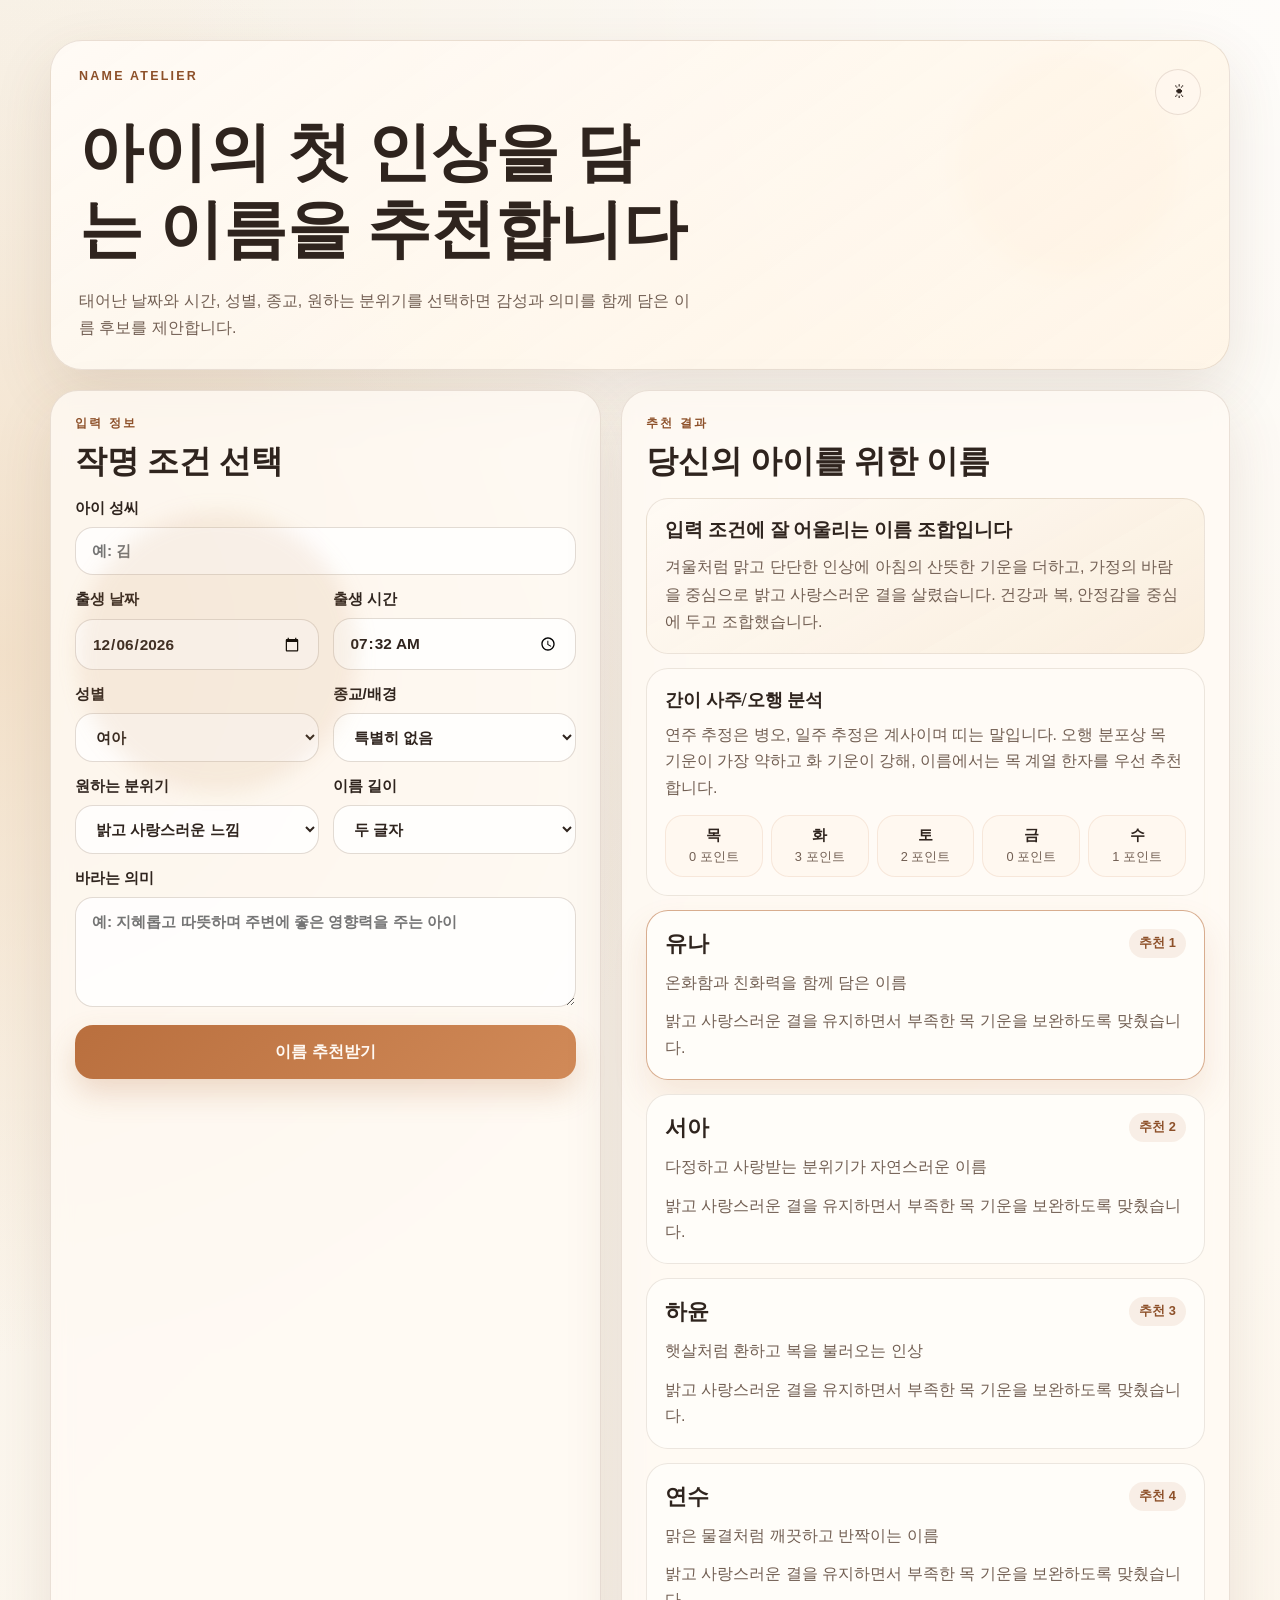
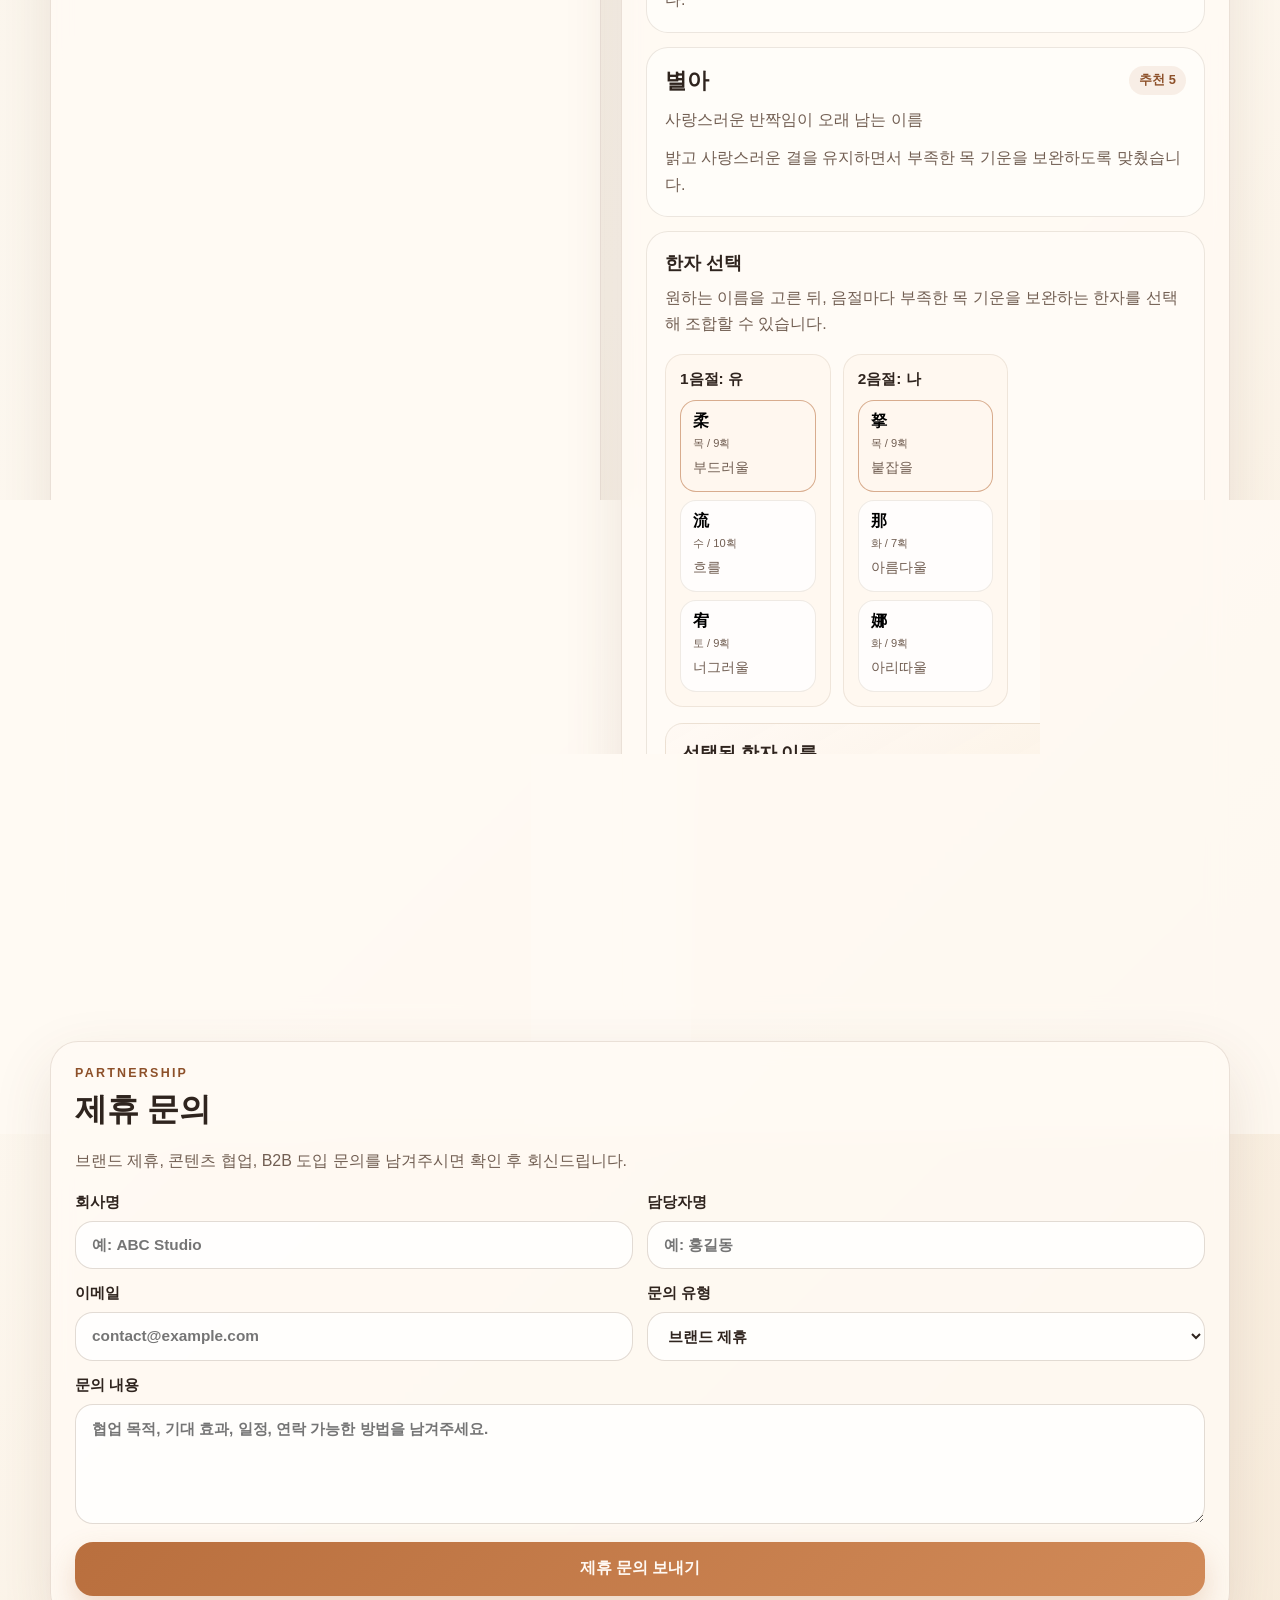
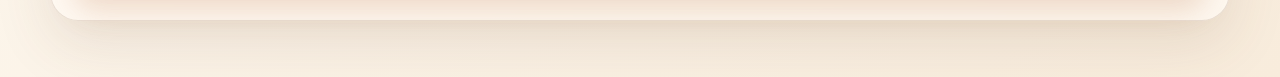
==== index.html @ 51345a1f "Simplify theme toggle button" ====
<!doctype html>
<html lang="ko">
<head>
  <meta charset="UTF-8" />
  <meta name="viewport" content="width=device-width, initial-scale=1.0" />

  <title>아기 작명소</title>
  <link href='/style.css' rel='stylesheet'>
</head>
<body>
  <div class="page-shell">
    <header class="hero">
      <div class="hero-topbar">
        <p class="eyebrow">Name Atelier</p>
        <button
          type="button"
          id="theme-toggle"
          class="theme-toggle"
          aria-pressed="false"
          aria-label="다크 모드로 전환"
        >
          <span class="theme-toggle-icon" aria-hidden="true">☀</span>
        </button>
      </div>
      <h1>아이의 첫 인상을 담는 이름을 추천합니다</h1>
      <p class="hero-copy">
        태어난 날짜와 시간, 성별, 종교, 원하는 분위기를 선택하면
        감성과 의미를 함께 담은 이름 후보를 제안합니다.
      </p>
    </header>

    <main class="layout">
      <section class="panel form-panel">
        <div class="panel-head">
          <p class="section-kicker">입력 정보</p>
          <h2>작명 조건 선택</h2>
        </div>

        <form id="naming-form" class="naming-form">
          <label>
            아이 성씨
            <input id="lastName" name="lastName" type="text" placeholder="예: 김" maxlength="10" />
          </label>

          <div class="field-grid">
            <label>
              출생 날짜
              <input id="birthDate" name="birthDate" type="date" required />
            </label>

            <label>
              출생 시간
              <input id="birthTime" name="birthTime" type="time" required />
            </label>
          </div>

          <div class="field-grid">
            <label>
              성별
              <select id="gender" name="gender">
                <option value="girl">여아</option>
                <option value="boy">남아</option>
                <option value="neutral">성별 중립</option>
              </select>
            </label>

            <label>
              종교/배경
              <select id="religion" name="religion">
                <option value="none">특별히 없음</option>
                <option value="christian">기독교</option>
                <option value="buddhist">불교</option>
                <option value="catholic">천주교</option>
                <option value="traditional">전통/한자 중심</option>
              </select>
            </label>
          </div>

          <div class="field-grid">
            <label>
              원하는 분위기
              <select id="tone" name="tone">
                <option value="bright">밝고 사랑스러운 느낌</option>
                <option value="elegant">단정하고 우아한 느낌</option>
                <option value="modern">세련되고 현대적인 느낌</option>
                <option value="strong">단단하고 힘 있는 느낌</option>
              </select>
            </label>

            <label>
              이름 길이
              <select id="syllables" name="syllables">
                <option value="2">두 글자</option>
                <option value="3">세 글자</option>
              </select>
            </label>
          </div>

          <label>
            바라는 의미
            <textarea id="wish" name="wish" rows="4" placeholder="예: 지혜롭고 따뜻하며 주변에 좋은 영향력을 주는 아이"></textarea>
          </label>

          <button type="submit" class="primary-button">이름 추천받기</button>
        </form>
      </section>

      <section class="panel result-panel">
        <div class="panel-head">
          <p class="section-kicker">추천 결과</p>
          <h2>당신의 아이를 위한 이름</h2>
        </div>

        <div id="summary" class="summary-card"></div>
        <div id="analysis" class="analysis-card"></div>
        <div id="recommendations" class="recommendation-list"></div>
        <section id="hanjaPanel" class="hanja-panel"></section>
      </section>
    </main>

    <section class="panel contact-panel">
      <div class="panel-head">
        <p class="section-kicker">Partnership</p>
        <h2>제휴 문의</h2>
      </div>
      <p class="contact-copy">
        브랜드 제휴, 콘텐츠 협업, B2B 도입 문의를 남겨주시면 확인 후 회신드립니다.
      </p>

      <form
        class="contact-form"
        action="https://formspree.io/f/meelbvlw"
        method="POST"
        accept-charset="UTF-8"
      >
        <input type="hidden" name="_subject" value="아기 작명소 제휴 문의" />

        <div class="field-grid">
          <label>
            회사명
            <input name="company" type="text" placeholder="예: ABC Studio" required />
          </label>

          <label>
            담당자명
            <input name="name" type="text" placeholder="예: 홍길동" required />
          </label>
        </div>

        <div class="field-grid">
          <label>
            이메일
            <input name="email" type="email" placeholder="contact@example.com" required />
          </label>

          <label>
            문의 유형
            <select name="inquiryType" required>
              <option value="brand-partnership">브랜드 제휴</option>
              <option value="content-collaboration">콘텐츠 협업</option>
              <option value="b2b-introduction">B2B 도입</option>
              <option value="other">기타</option>
            </select>
          </label>
        </div>

        <label>
          문의 내용
          <textarea
            name="message"
            rows="5"
            placeholder="협업 목적, 기대 효과, 일정, 연락 가능한 방법을 남겨주세요."
            required
          ></textarea>
        </label>

        <button type="submit" class="primary-button">제휴 문의 보내기</button>
      </form>
    </section>
  </div>
  <script defer type="text/javascript" src="/main.js"></script>
</body>
</html>
---- style.css ----
:root {
  --bg: #f8f2e8;
  --bg-accent: #f1dcc2;
  --surface: rgba(255, 250, 244, 0.8);
  --surface-strong: #fffdf9;
  --ink: #2f241e;
  --muted: #725f53;
  --line: rgba(123, 91, 63, 0.16);
  --brand: #b96f3e;
  --brand-dark: #8d5029;
  --shadow: 0 22px 60px rgba(100, 68, 43, 0.12);
  --hero-surface: linear-gradient(145deg, rgba(255, 251, 246, 0.92), rgba(255, 244, 228, 0.82));
  --summary-surface: linear-gradient(150deg, rgba(255, 250, 244, 0.9), rgba(249, 236, 218, 0.85));
  --panel-fill: rgba(255, 252, 247, 0.85);
  --panel-soft: rgba(255, 248, 239, 0.8);
  --control-fill: rgba(255, 255, 255, 0.78);
  --toggle-fill: rgba(255, 248, 239, 0.88);
  --toggle-line: rgba(123, 91, 63, 0.16);
}

:root[data-theme="dark"] {
  --bg: #16120f;
  --bg-accent: #2e241d;
  --surface: rgba(37, 30, 25, 0.86);
  --surface-strong: #2b221d;
  --ink: #f7eee4;
  --muted: #d0b8a5;
  --line: rgba(228, 194, 164, 0.14);
  --brand: #e6a16d;
  --brand-dark: #ffd7b8;
  --shadow: 0 24px 65px rgba(0, 0, 0, 0.34);
  --hero-surface: linear-gradient(145deg, rgba(50, 39, 32, 0.95), rgba(31, 24, 20, 0.9));
  --summary-surface: linear-gradient(150deg, rgba(52, 41, 34, 0.92), rgba(32, 26, 22, 0.88));
  --panel-fill: rgba(42, 34, 28, 0.92);
  --panel-soft: rgba(51, 41, 34, 0.92);
  --control-fill: rgba(27, 22, 18, 0.88);
  --toggle-fill: rgba(51, 40, 32, 0.92);
  --toggle-line: rgba(228, 194, 164, 0.16);
}

* {
  box-sizing: border-box;
}

body {
  margin: 0;
  min-height: 100vh;
  overflow-x: hidden;
  font-family: "Pretendard", "Noto Sans KR", sans-serif;
  color: var(--ink);
  background:
    radial-gradient(circle at top right, rgba(255, 255, 255, 0.7), transparent 32%),
    radial-gradient(circle at left 20%, rgba(241, 220, 194, 0.8), transparent 24%),
    linear-gradient(135deg, var(--bg), #fef9f1 55%, #f8ecdc);
}

body::before,
body::after {
  content: "";
  position: fixed;
  inset: auto;
  border-radius: 50%;
  pointer-events: none;
  filter: blur(10px);
}

body::before {
  top: 6%;
  right: 8%;
  width: 220px;
  height: 220px;
  background: rgba(245, 204, 160, 0.3);
}

body::after {
  bottom: 12%;
  left: 6%;
  width: 280px;
  height: 280px;
  background: rgba(193, 140, 84, 0.12);
}

:root[data-theme="dark"] body {
  background:
    radial-gradient(circle at top right, rgba(230, 161, 109, 0.12), transparent 32%),
    radial-gradient(circle at left 20%, rgba(93, 69, 53, 0.35), transparent 24%),
    linear-gradient(135deg, #110e0c, #1c1612 55%, #261d18);
}

:root[data-theme="dark"] body::before {
  background: rgba(230, 161, 109, 0.1);
}

:root[data-theme="dark"] body::after {
  background: rgba(132, 96, 71, 0.12);
}

.page-shell {
  width: min(1180px, calc(100% - 32px));
  margin: 0 auto;
  padding: 40px 0 56px;
}

.hero {
  padding: 28px;
  border: 1px solid var(--line);
  border-radius: 32px;
  background: var(--hero-surface);
  box-shadow: var(--shadow);
  animation: rise 0.7s ease-out both;
}

.hero-topbar {
  display: flex;
  align-items: flex-start;
  justify-content: space-between;
  gap: 16px;
}

.eyebrow,
.section-kicker {
  margin: 0 0 10px;
  color: var(--brand-dark);
  font-size: 0.78rem;
  font-weight: 700;
  letter-spacing: 0.18em;
  text-transform: uppercase;
}

.theme-toggle {
  display: inline-flex;
  align-items: center;
  justify-content: center;
  border: 1px solid var(--toggle-line);
  width: 46px;
  height: 46px;
  padding: 0;
  border-radius: 50%;
  background: var(--toggle-fill);
  color: var(--ink);
  font: inherit;
  cursor: pointer;
  transition: transform 0.25s ease, border-color 0.25s ease, background-color 0.25s ease, box-shadow 0.25s ease;
}

.theme-toggle:hover,
.theme-toggle:focus-visible {
  transform: translateY(-1px);
  border-color: rgba(185, 111, 62, 0.38);
  box-shadow: 0 10px 22px rgba(100, 68, 43, 0.12);
}

.theme-toggle-icon {
  display: block;
  font-size: 1.15rem;
  line-height: 1;
}

.hero h1,
.panel-head h2 {
  margin: 0;
  font-family: "Iropke Batang", "Noto Serif KR", serif;
  line-height: 1.2;
}

.hero h1 {
  max-width: 700px;
  font-size: clamp(2rem, 5vw, 4.2rem);
  text-wrap: balance;
}

.hero-copy {
  margin: 18px 0 0;
  max-width: 620px;
  color: var(--muted);
  font-size: 1rem;
  line-height: 1.7;
}

.layout {
  display: grid;
  grid-template-columns: minmax(320px, 0.95fr) minmax(320px, 1.05fr);
  gap: 20px;
  margin-top: 20px;
}

.panel {
  padding: 24px;
  border: 1px solid var(--line);
  border-radius: 28px;
  background: var(--surface);
  backdrop-filter: blur(10px);
  box-shadow: var(--shadow);
}

.form-panel {
  animation: rise 0.9s ease-out both;
}

.result-panel {
  animation: rise 1.1s ease-out both;
}

.contact-panel {
  margin-top: 20px;
  animation: rise 1.25s ease-out both;
}

.contact-copy {
  margin: 0 0 18px;
  max-width: 720px;
  color: var(--muted);
  line-height: 1.7;
}

.contact-form {
  display: grid;
  gap: 14px;
}

.panel-head {
  margin-bottom: 18px;
}

.panel-head h2 {
  font-size: clamp(1.4rem, 3vw, 2rem);
}

.naming-form {
  display: grid;
  gap: 14px;
}

label {
  display: grid;
  gap: 8px;
  font-size: 0.96rem;
  font-weight: 600;
}

.field-grid {
  display: grid;
  grid-template-columns: 1fr 1fr;
  gap: 14px;
}

input,
select,
textarea,
.primary-button {
  width: 100%;
  border-radius: 18px;
  font: inherit;
}

input,
select,
textarea {
  padding: 14px 16px;
  border: 1px solid rgba(123, 91, 63, 0.22);
  background: var(--control-fill);
  color: var(--ink);
  outline: none;
  transition: border-color 0.25s ease, transform 0.25s ease, box-shadow 0.25s ease;
}

input:focus,
select:focus,
textarea:focus {
  border-color: rgba(185, 111, 62, 0.7);
  box-shadow: 0 0 0 4px rgba(185, 111, 62, 0.12);
  transform: translateY(-1px);
}

textarea {
  resize: vertical;
  min-height: 110px;
}

.primary-button {
  min-height: 54px;
  margin-top: 4px;
  padding: 15px 18px;
  border: 0;
  background: linear-gradient(135deg, var(--brand), #d18a58);
  color: #fff9f3;
  font-weight: 700;
  cursor: pointer;
  box-shadow: 0 14px 30px rgba(185, 111, 62, 0.24);
  transition: transform 0.25s ease, box-shadow 0.25s ease;
}

.primary-button:hover,
.primary-button:focus-visible {
  transform: translateY(-2px);
  box-shadow: 0 18px 34px rgba(185, 111, 62, 0.32);
}

.summary-card {
  min-height: 136px;
  padding: 18px;
  border-radius: 22px;
  background: var(--summary-surface);
  border: 1px solid rgba(123, 91, 63, 0.14);
}

.summary-card h3 {
  margin: 0 0 10px;
  font-family: "Iropke Batang", "Noto Serif KR", serif;
  font-size: 1.2rem;
}

.summary-card p {
  margin: 0;
  color: var(--muted);
  line-height: 1.7;
}

.recommendation-list {
  display: grid;
  gap: 14px;
  margin-top: 14px;
}

.name-card {
  cursor: pointer;
  padding: 18px;
  border-radius: 22px;
  background: var(--surface-strong);
  border: 1px solid rgba(123, 91, 63, 0.14);
  transform: translateY(16px);
  opacity: 0;
  animation: card-in 0.55s ease forwards;
  transition: border-color 0.25s ease, transform 0.25s ease, box-shadow 0.25s ease;
}

.name-card:nth-child(2) {
  animation-delay: 0.08s;
}

.name-card:nth-child(3) {
  animation-delay: 0.16s;
}

.name-row {
  display: flex;
  align-items: center;
  justify-content: space-between;
  gap: 12px;
  flex-wrap: wrap;
}

.name-row h3 {
  margin: 0;
  font-size: 1.35rem;
  font-family: "Iropke Batang", "Noto Serif KR", serif;
}

.badge {
  display: inline-flex;
  align-items: center;
  flex-shrink: 0;
  border-radius: 999px;
  padding: 6px 10px;
  background: rgba(185, 111, 62, 0.1);
  color: var(--brand-dark);
  font-size: 0.8rem;
  font-weight: 700;
}

.name-card p {
  margin: 12px 0 0;
  color: var(--muted);
  line-height: 1.65;
}

.name-card:hover,
.name-card:focus-visible {
  transform: translateY(-2px);
  border-color: rgba(185, 111, 62, 0.32);
  box-shadow: 0 16px 30px rgba(100, 68, 43, 0.1);
}

.name-card.is-selected {
  border-color: rgba(185, 111, 62, 0.56);
  box-shadow: 0 18px 34px rgba(185, 111, 62, 0.14);
}

.analysis-card,
.hanja-panel {
  margin-top: 14px;
  padding: 18px;
  border-radius: 22px;
  border: 1px solid rgba(123, 91, 63, 0.14);
  background: var(--panel-fill);
}

.analysis-card h3,
.hanja-head h3,
.hanja-preview h3 {
  margin: 0;
  font-family: "Iropke Batang", "Noto Serif KR", serif;
  font-size: 1.15rem;
}

.analysis-card p,
.hanja-head p,
.hanja-preview p,
.hanja-option p {
  margin: 10px 0 0;
  color: var(--muted);
  line-height: 1.65;
}

.element-meter {
  display: grid;
  grid-template-columns: repeat(5, minmax(0, 1fr));
  gap: 8px;
  margin-top: 14px;
}

.element-pill {
  padding: 10px 8px;
  border-radius: 18px;
  background: var(--panel-soft);
  border: 1px solid rgba(185, 111, 62, 0.12);
  text-align: center;
}

.element-pill strong {
  display: block;
  font-size: 0.92rem;
}

.element-pill span {
  display: block;
  margin-top: 4px;
  font-size: 0.8rem;
  color: var(--muted);
}

.hanja-panel {
  display: grid;
  gap: 16px;
}

.hanja-grid {
  display: grid;
  grid-template-columns: repeat(3, minmax(0, 1fr));
  gap: 12px;
}

.hanja-column {
  padding: 14px;
  border-radius: 18px;
  background: var(--panel-soft);
  border: 1px solid rgba(123, 91, 63, 0.12);
}

.hanja-column h4 {
  margin: 0 0 10px;
  font-size: 0.96rem;
}

.hanja-options {
  display: grid;
  gap: 8px;
}

.hanja-option {
  width: 100%;
  min-height: 92px;
  padding: 10px 12px;
  text-align: left;
  border-radius: 16px;
  border: 1px solid rgba(123, 91, 63, 0.12);
  background: var(--control-fill);
  cursor: pointer;
  transition: border-color 0.25s ease, transform 0.25s ease;
}

.hanja-option strong {
  display: block;
  font-size: 1rem;
}

.hanja-option small {
  display: block;
  margin-top: 4px;
  color: var(--muted);
}

.hanja-option p {
  margin-top: 6px;
  font-size: 0.86rem;
}

.hanja-option:hover,
.hanja-option:focus-visible {
  transform: translateY(-1px);
  border-color: rgba(185, 111, 62, 0.3);
}

.hanja-option.is-active {
  border-color: rgba(185, 111, 62, 0.55);
  background: var(--toggle-fill);
}

.hanja-preview {
  padding: 16px;
  border-radius: 18px;
  background: var(--summary-surface);
  border: 1px solid rgba(123, 91, 63, 0.12);
}

.hanja-preview-name {
  margin-top: 10px;
  font-size: clamp(1.6rem, 3vw, 2.2rem);
  font-family: "Iropke Batang", "Noto Serif KR", serif;
}

.hanja-detail-list {
  display: grid;
  gap: 8px;
  margin-top: 12px;
}

.hanja-detail {
  padding: 10px 12px;
  border-radius: 14px;
  background: var(--control-fill);
}

@keyframes rise {
  from {
    opacity: 0;
    transform: translateY(18px);
  }
  to {
    opacity: 1;
    transform: translateY(0);
  }
}

@keyframes card-in {
  to {
    opacity: 1;
    transform: translateY(0);
  }
}

@media (max-width: 900px) {
  .page-shell {
    width: min(100% - 24px, 100%);
    padding: 28px 0 44px;
  }

  .hero {
    padding: 24px;
  }

  .hero h1 {
    font-size: clamp(1.85rem, 7vw, 3.1rem);
  }

  .layout {
    grid-template-columns: 1fr;
    gap: 16px;
  }

  .hanja-grid,
  .element-meter {
    grid-template-columns: 1fr;
  }

  .contact-panel {
    margin-top: 16px;
  }
}

@media (max-width: 640px) {
  .page-shell {
    width: min(100% - 16px, 100%);
    padding: 16px 0 32px;
  }

  .hero,
  .panel {
    padding: 18px;
    border-radius: 22px;
  }

  .hero {
    padding-top: 16px;
  }

  .eyebrow,
  .section-kicker {
    margin-bottom: 8px;
    letter-spacing: 0.14em;
  }

  .hero h1 {
    font-size: clamp(1.7rem, 8vw, 2.4rem);
    line-height: 1.18;
  }

  .hero-copy,
  .contact-copy,
  .summary-card p,
  .analysis-card p,
  .hanja-head p,
  .hanja-preview p,
  .name-card p {
    font-size: 0.95rem;
    line-height: 1.6;
  }

  .field-grid {
    grid-template-columns: 1fr;
    gap: 12px;
  }

  .panel-head {
    margin-bottom: 14px;
  }

  .panel-head h2 {
    font-size: 1.35rem;
  }

  .naming-form,
  .contact-form {
    gap: 12px;
  }

  label {
    gap: 6px;
    font-size: 0.92rem;
  }

  input,
  select,
  textarea {
    padding: 13px 14px;
    border-radius: 16px;
  }

  .primary-button {
    min-height: 52px;
    padding: 14px 16px;
    border-radius: 16px;
  }

  .hero-topbar {
    align-items: stretch;
    flex-direction: column;
    gap: 10px;
  }

  .theme-toggle {
    width: 48px;
    min-height: 48px;
  }

  .summary-card,
  .analysis-card,
  .hanja-panel,
  .name-card,
  .hanja-column,
  .hanja-preview {
    padding: 16px;
    border-radius: 18px;
  }

  .name-row {
    align-items: flex-start;
    flex-direction: column;
    gap: 8px;
  }

  .name-row h3 {
    font-size: 1.18rem;
  }

  .badge {
    padding: 5px 9px;
    font-size: 0.76rem;
  }

  .element-pill {
    padding: 12px 10px;
  }

  .hanja-panel {
    gap: 12px;
  }

  .hanja-option {
    min-height: 84px;
    padding: 11px 12px;
  }

  .hanja-option strong {
    font-size: 0.96rem;
  }

  .hanja-option p {
    font-size: 0.82rem;
    line-height: 1.5;
  }

  .hanja-preview-name {
    font-size: clamp(1.35rem, 7vw, 1.8rem);
    word-break: keep-all;
  }
}

@media (max-width: 420px) {
  .page-shell {
    width: min(100% - 12px, 100%);
    padding-bottom: 24px;
  }

  .hero,
  .panel {
    padding: 14px;
    border-radius: 18px;
  }

  .hero h1 {
    font-size: clamp(1.5rem, 9vw, 2rem);
  }

  .hero-copy,
  .contact-copy {
    margin-top: 14px;
    font-size: 0.9rem;
  }

  .theme-toggle,
  .primary-button {
    font-size: 0.95rem;
  }

  .summary-card,
  .analysis-card,
  .hanja-panel,
  .name-card,
  .hanja-column,
  .hanja-preview,
  .hanja-detail {
    padding: 14px;
    border-radius: 16px;
  }

  .name-row h3,
  .summary-card h3,
  .analysis-card h3,
  .hanja-head h3,
  .hanja-preview h3 {
    font-size: 1.02rem;
  }

  .hanja-column h4 {
    font-size: 0.9rem;
  }
}
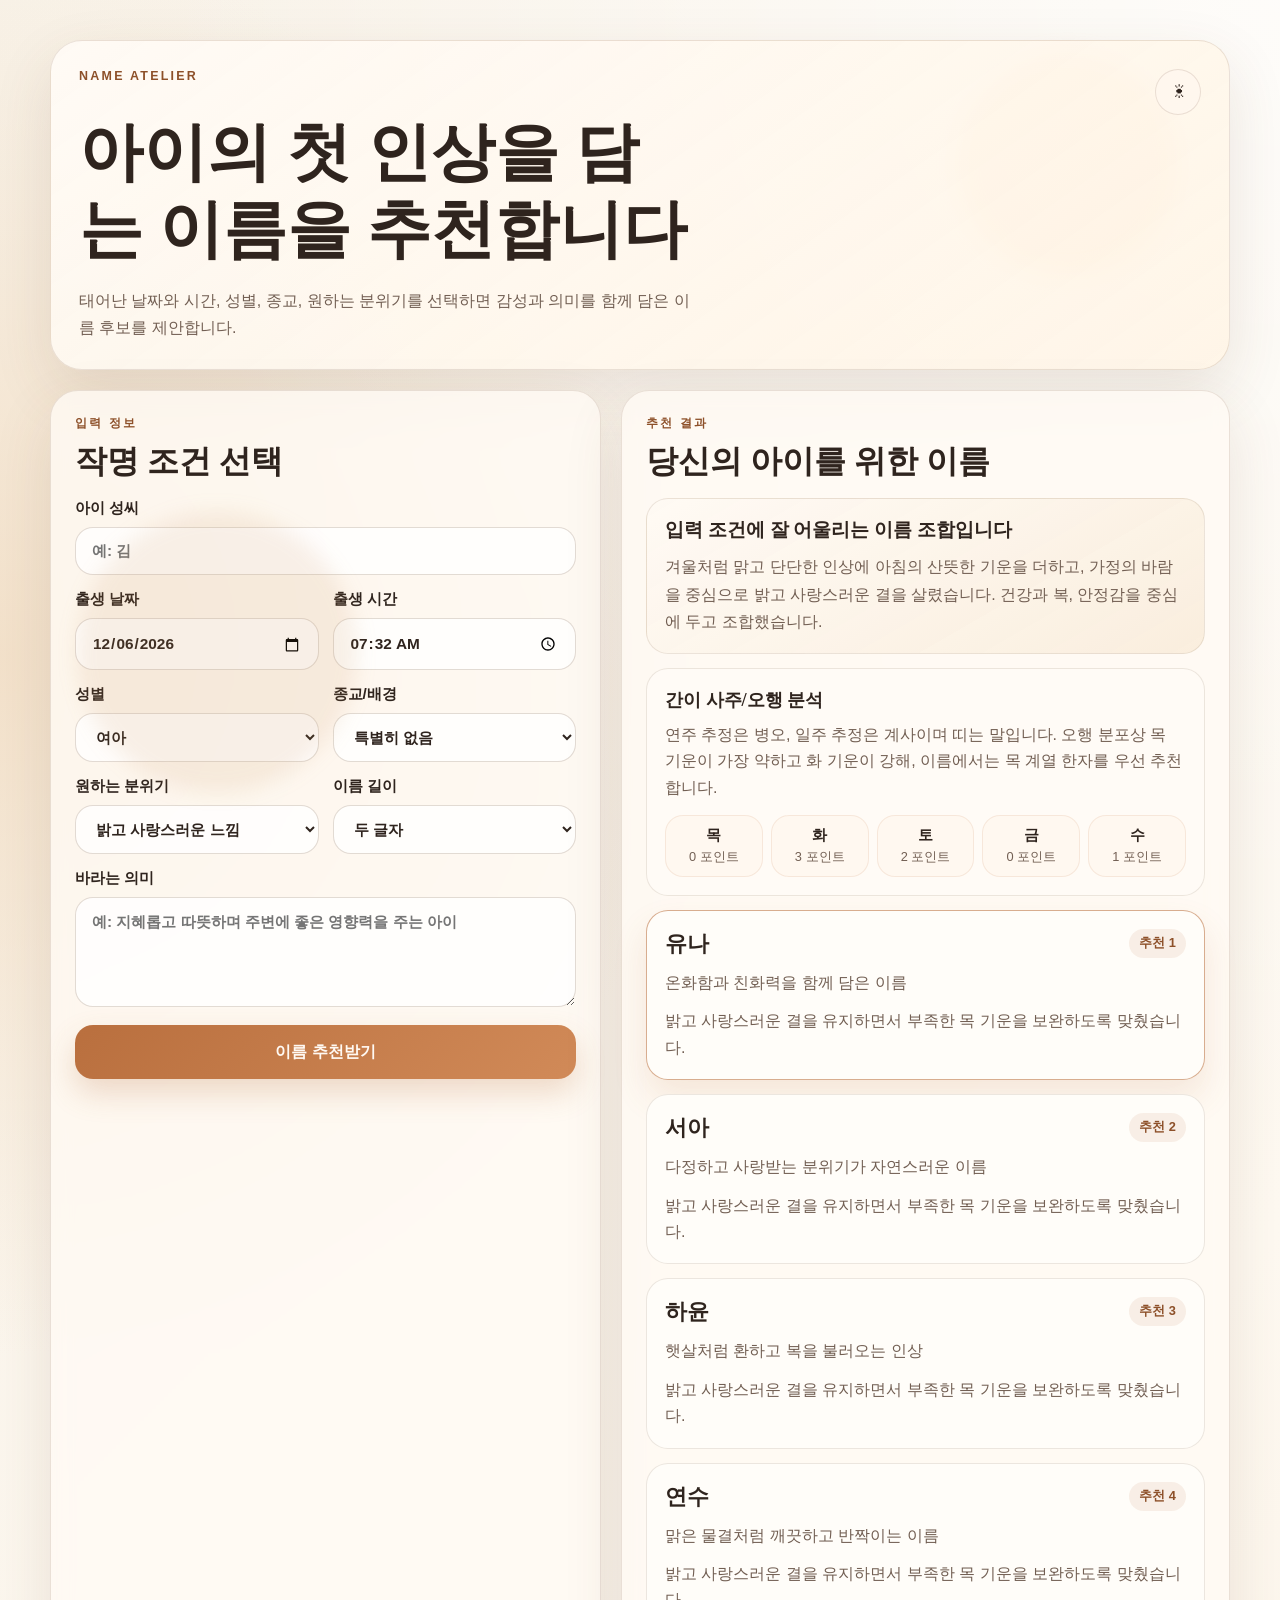
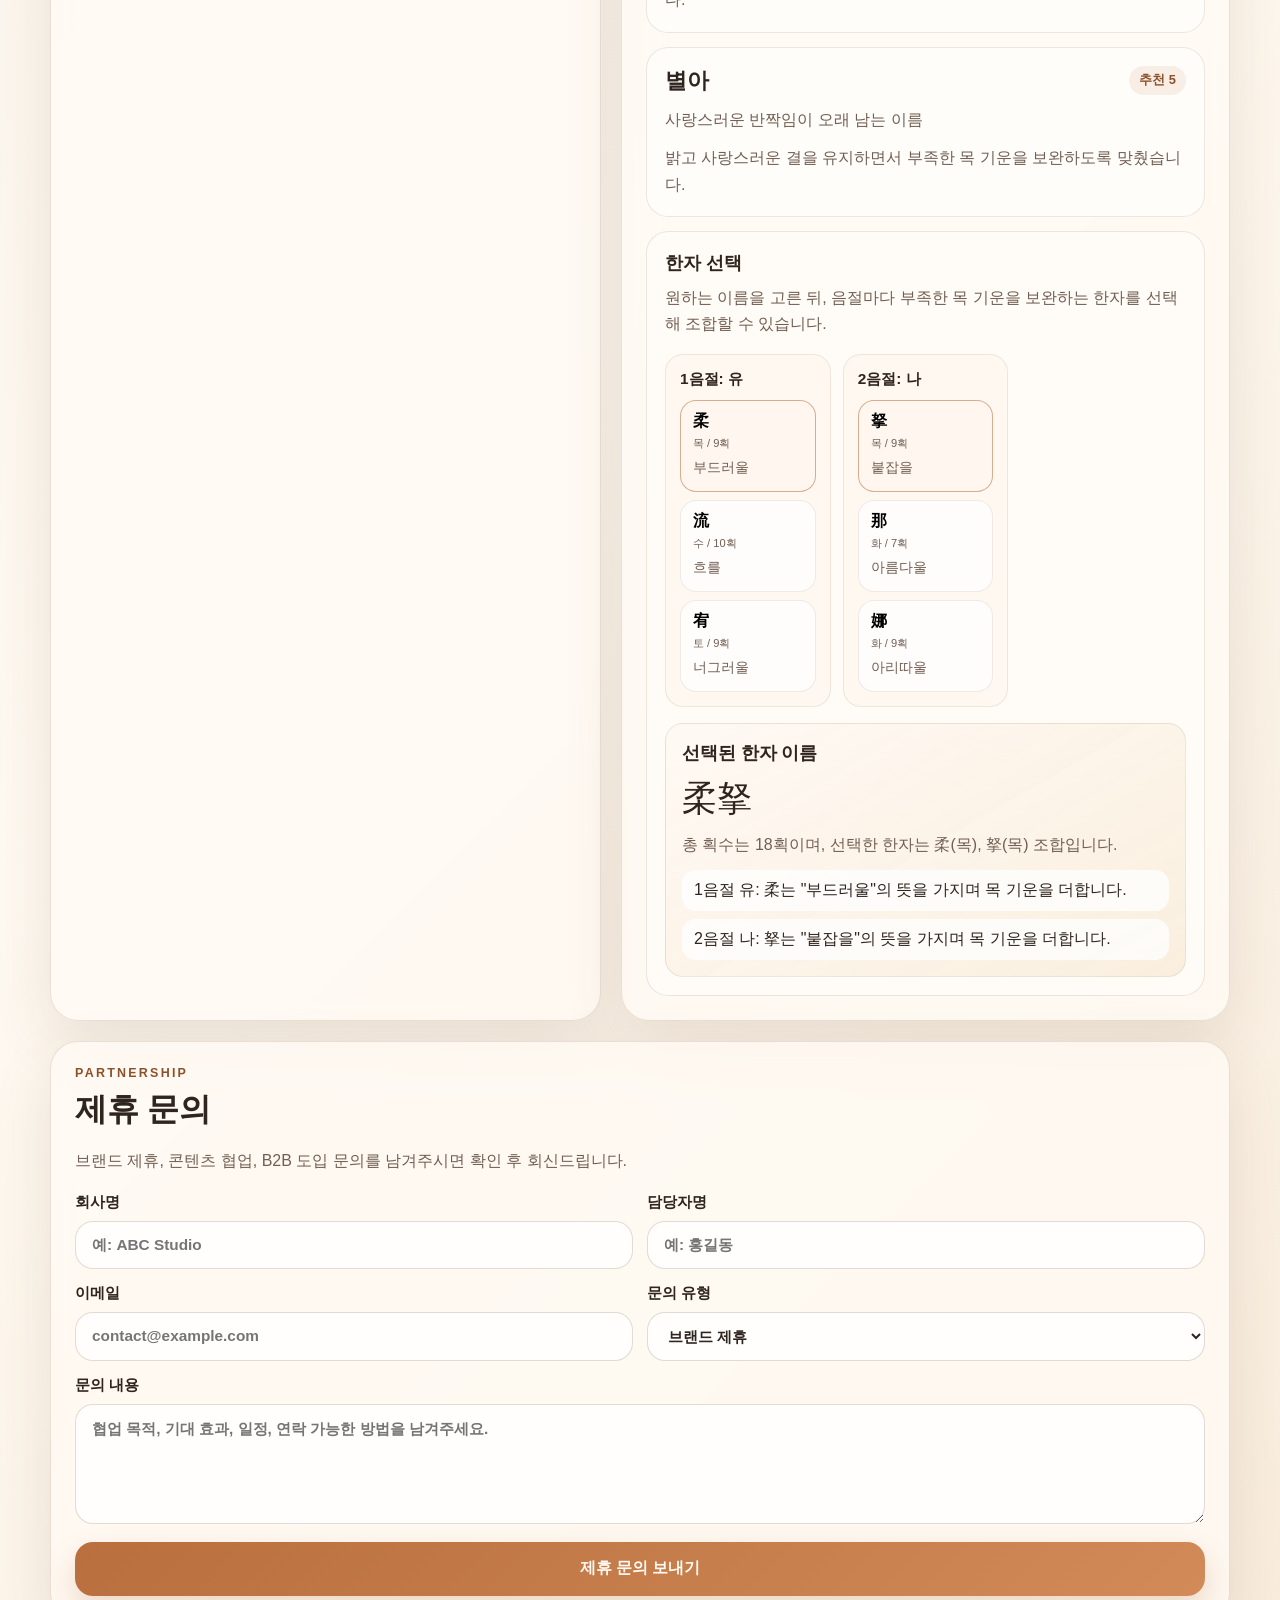
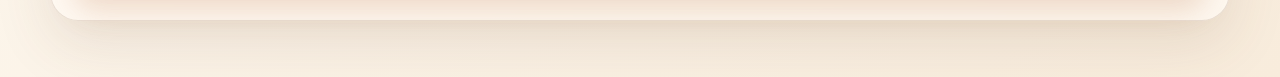
==== commit 722eeae1: "Optimize mobile date inputs" ====
--- a/index.html
+++ b/index.html
@@ -42,7 +42,7 @@
             <input id="lastName" name="lastName" type="text" placeholder="예: 김" maxlength="10" />
           </label>
 
-          <div class="field-grid">
+          <div class="field-grid birth-grid">
             <label>
               출생 날짜
               <input id="birthDate" name="birthDate" type="date" required />
--- a/style.css
+++ b/style.css
@@ -249,6 +249,7 @@
 textarea,
 .primary-button {
   width: 100%;
+  min-width: 0;
   border-radius: 18px;
   font: inherit;
 }
@@ -262,6 +263,12 @@
   color: var(--ink);
   outline: none;
   transition: border-color 0.25s ease, transform 0.25s ease, box-shadow 0.25s ease;
+}
+
+input[type="date"],
+input[type="time"] {
+  min-height: 52px;
+  line-height: 1.2;
 }
 
 input:focus,
@@ -621,6 +628,10 @@
     gap: 12px;
   }
 
+  .birth-grid {
+    gap: 10px;
+  }
+
   .panel-head {
     margin-bottom: 14px;
   }
@@ -646,6 +657,12 @@
     border-radius: 16px;
   }
 
+  #birthDate,
+  #birthTime {
+    min-height: 54px;
+    font-size: 16px;
+  }
+
   .primary-button {
     min-height: 52px;
     padding: 14px 16px;
@@ -653,12 +670,13 @@
   }
 
   .hero-topbar {
-    align-items: stretch;
-    flex-direction: column;
-    gap: 10px;
+    align-items: center;
+    flex-direction: row;
+    gap: 12px;
   }
 
   .theme-toggle {
+    margin-left: auto;
     width: 48px;
     min-height: 48px;
   }
@@ -732,10 +750,37 @@
     font-size: clamp(1.5rem, 9vw, 2rem);
   }
 
+  .hero-topbar {
+    gap: 10px;
+  }
+
   .hero-copy,
   .contact-copy {
     margin-top: 14px;
     font-size: 0.9rem;
+  }
+
+  .birth-grid {
+    gap: 8px;
+  }
+
+  .birth-grid label {
+    gap: 5px;
+    font-size: 0.88rem;
+  }
+
+  #birthDate,
+  #birthTime {
+    padding: 12px;
+    border-radius: 14px;
+    min-height: 52px;
+    font-size: 16px;
+    letter-spacing: -0.01em;
+  }
+
+  #birthDate::-webkit-date-and-time-value,
+  #birthTime::-webkit-date-and-time-value {
+    text-align: left;
   }
 
   .theme-toggle,
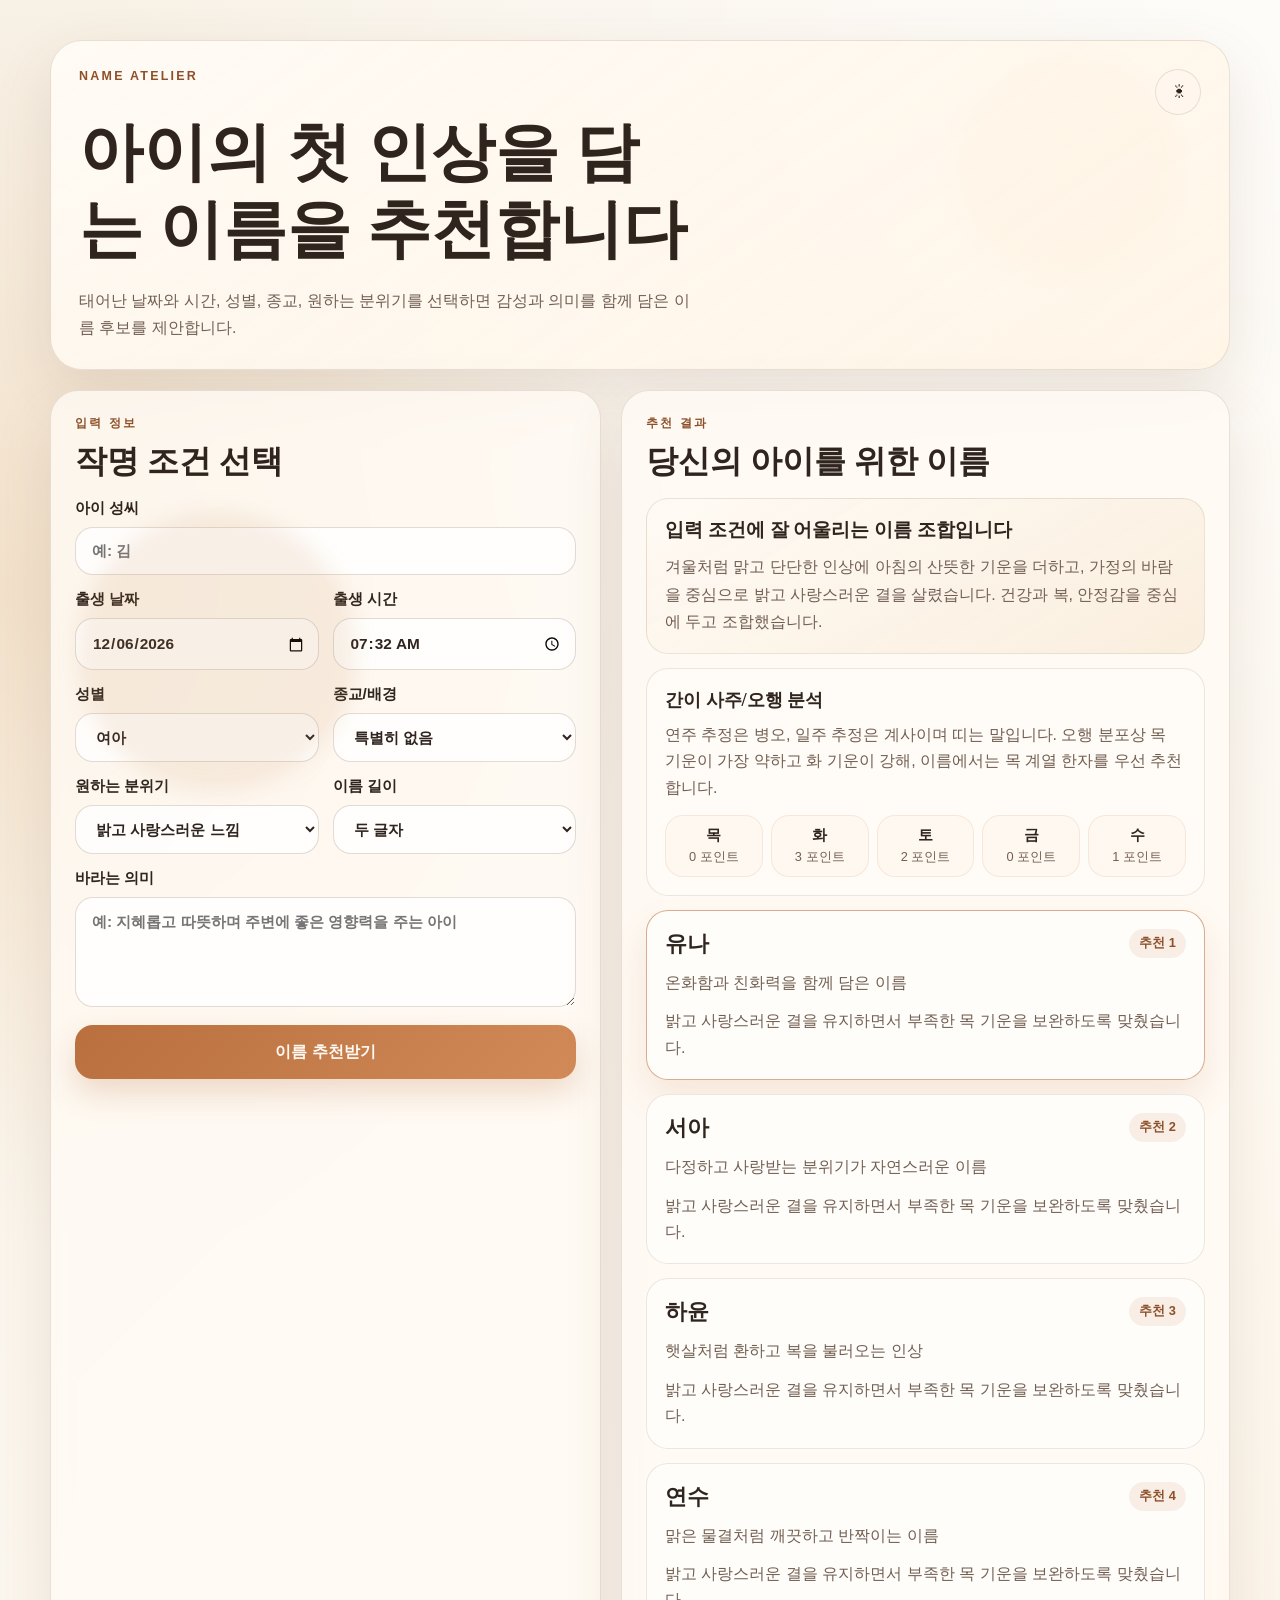
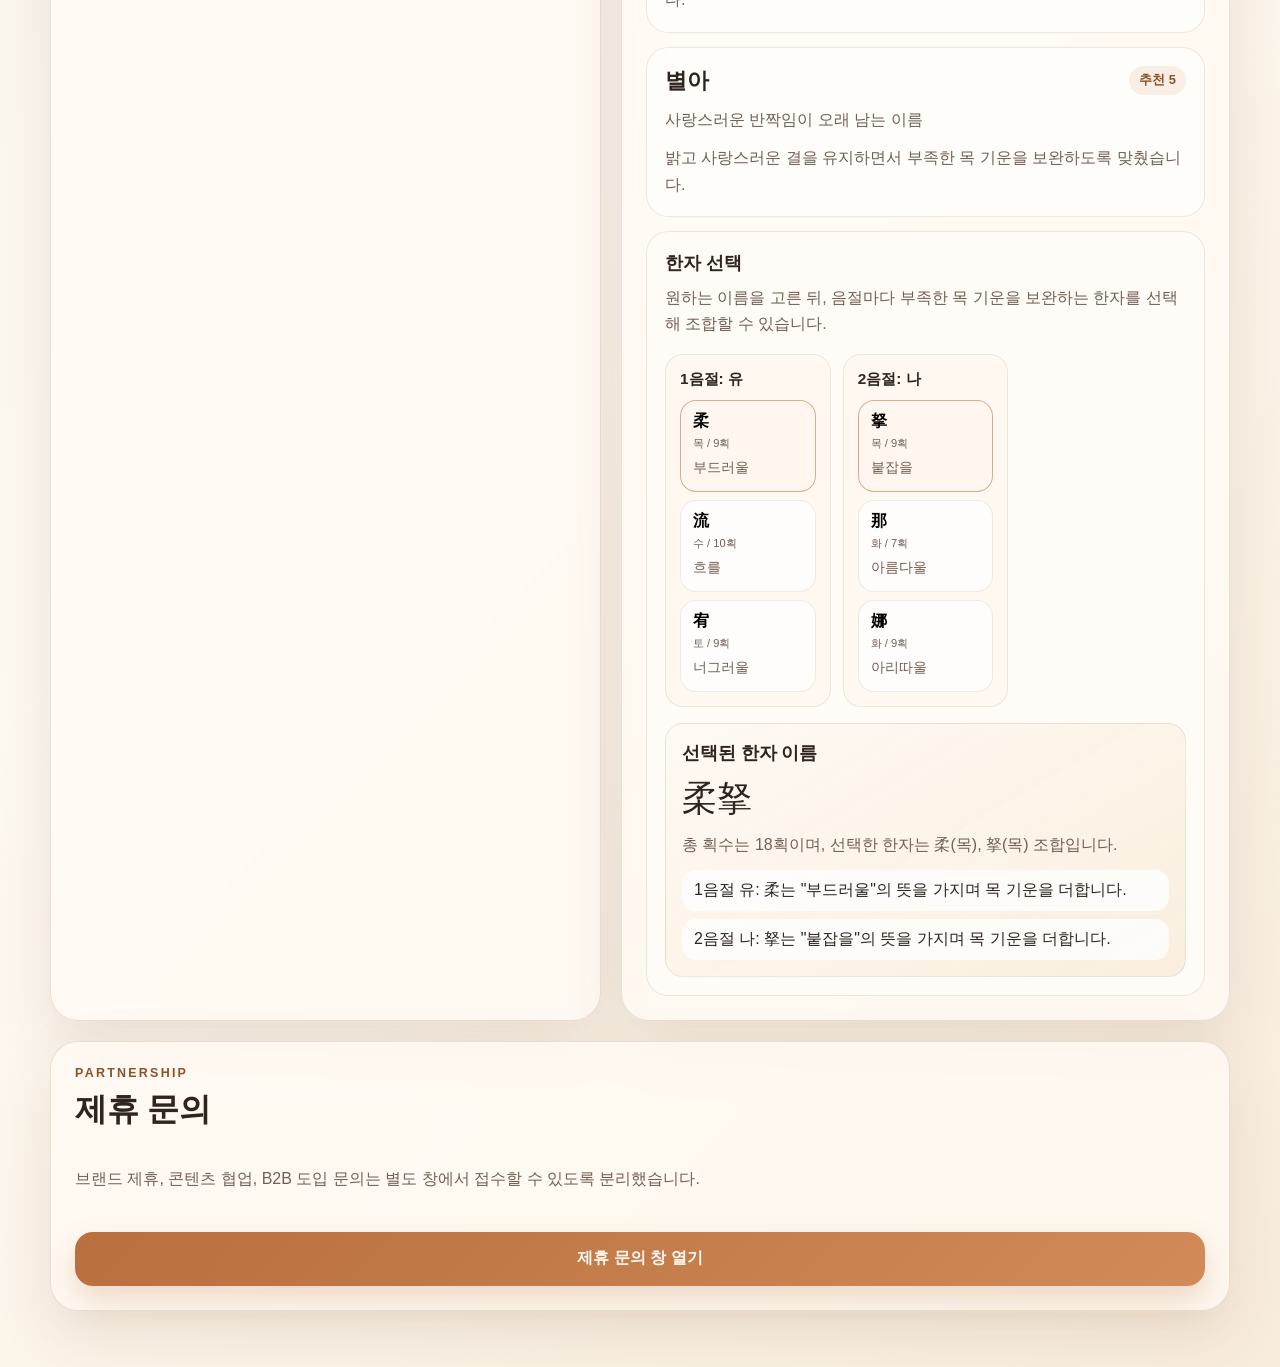
==== commit 64368606: "Separate partnership inquiry popup" ====
--- a/index.html
+++ b/index.html
@@ -118,64 +118,17 @@
       </section>
     </main>
 
-    <section class="panel contact-panel">
+    <section class="panel contact-panel contact-panel-compact">
       <div class="panel-head">
         <p class="section-kicker">Partnership</p>
         <h2>제휴 문의</h2>
       </div>
       <p class="contact-copy">
-        브랜드 제휴, 콘텐츠 협업, B2B 도입 문의를 남겨주시면 확인 후 회신드립니다.
+        브랜드 제휴, 콘텐츠 협업, B2B 도입 문의는 별도 창에서 접수할 수 있도록 분리했습니다.
       </p>
-
-      <form
-        class="contact-form"
-        action="https://formspree.io/f/meelbvlw"
-        method="POST"
-        accept-charset="UTF-8"
-      >
-        <input type="hidden" name="_subject" value="아기 작명소 제휴 문의" />
-
-        <div class="field-grid">
-          <label>
-            회사명
-            <input name="company" type="text" placeholder="예: ABC Studio" required />
-          </label>
-
-          <label>
-            담당자명
-            <input name="name" type="text" placeholder="예: 홍길동" required />
-          </label>
-        </div>
-
-        <div class="field-grid">
-          <label>
-            이메일
-            <input name="email" type="email" placeholder="contact@example.com" required />
-          </label>
-
-          <label>
-            문의 유형
-            <select name="inquiryType" required>
-              <option value="brand-partnership">브랜드 제휴</option>
-              <option value="content-collaboration">콘텐츠 협업</option>
-              <option value="b2b-introduction">B2B 도입</option>
-              <option value="other">기타</option>
-            </select>
-          </label>
-        </div>
-
-        <label>
-          문의 내용
-          <textarea
-            name="message"
-            rows="5"
-            placeholder="협업 목적, 기대 효과, 일정, 연락 가능한 방법을 남겨주세요."
-            required
-          ></textarea>
-        </label>
-
-        <button type="submit" class="primary-button">제휴 문의 보내기</button>
-      </form>
+      <button type="button" id="partnership-trigger" class="primary-button contact-launch">
+        제휴 문의 창 열기
+      </button>
     </section>
   </div>
   <script defer type="text/javascript" src="/main.js"></script>
--- a/style.css
+++ b/style.css
@@ -206,6 +206,11 @@
   animation: rise 1.25s ease-out both;
 }
 
+.contact-panel-compact {
+  display: grid;
+  gap: 18px;
+}
+
 .contact-copy {
   margin: 0 0 18px;
   max-width: 720px;
@@ -213,9 +218,40 @@
   line-height: 1.7;
 }
 
+.contact-launch {
+  width: fit-content;
+  min-width: 220px;
+  margin-top: 0;
+  padding-inline: 24px;
+}
+
 .contact-form {
   display: grid;
   gap: 14px;
+}
+
+.partnership-page .page-shell {
+  padding-top: 24px;
+}
+
+.popup-shell {
+  width: min(760px, calc(100% - 24px));
+}
+
+.popup-panel {
+  animation: rise 0.45s ease-out both;
+}
+
+.popup-topbar {
+  display: flex;
+  align-items: flex-start;
+  justify-content: space-between;
+  gap: 16px;
+  margin-bottom: 18px;
+}
+
+.popup-topbar .panel-head {
+  margin-bottom: 0;
 }
 
 .panel-head {
@@ -267,8 +303,30 @@
 
 input[type="date"],
 input[type="time"] {
+  width: 100%;
+  max-width: 100%;
   min-height: 52px;
+  padding-right: 12px;
   line-height: 1.2;
+  appearance: none;
+  -webkit-appearance: none;
+}
+
+input[type="date"]::-webkit-datetime-edit,
+input[type="time"]::-webkit-datetime-edit {
+  padding: 0;
+}
+
+input[type="date"]::-webkit-date-and-time-value,
+input[type="time"]::-webkit-date-and-time-value {
+  min-width: 0;
+  margin: 0;
+  text-align: left;
+}
+
+input[type="date"]::-webkit-calendar-picker-indicator,
+input[type="time"]::-webkit-calendar-picker-indicator {
+  margin: 0;
 }
 
 input:focus,
@@ -583,6 +641,10 @@
   .contact-panel {
     margin-top: 16px;
   }
+
+  .popup-shell {
+    width: min(100% - 20px, 100%);
+  }
 }
 
 @media (max-width: 640px) {
@@ -632,6 +694,11 @@
     gap: 10px;
   }
 
+  .birth-grid > label {
+    min-width: 0;
+    overflow: hidden;
+  }
+
   .panel-head {
     margin-bottom: 14px;
   }
@@ -643,6 +710,11 @@
   .naming-form,
   .contact-form {
     gap: 12px;
+  }
+
+  .contact-launch {
+    width: 100%;
+    min-width: 0;
   }
 
   label {
@@ -661,6 +733,7 @@
   #birthTime {
     min-height: 54px;
     font-size: 16px;
+    padding-right: 10px;
   }
 
   .primary-button {
@@ -679,6 +752,10 @@
     margin-left: auto;
     width: 48px;
     min-height: 48px;
+  }
+
+  .popup-topbar {
+    align-items: center;
   }
 
   .summary-card,
@@ -754,6 +831,10 @@
     gap: 10px;
   }
 
+  .popup-topbar {
+    gap: 10px;
+  }
+
   .hero-copy,
   .contact-copy {
     margin-top: 14px;
@@ -774,13 +855,29 @@
     padding: 12px;
     border-radius: 14px;
     min-height: 52px;
+    width: 100%;
+    max-width: 100%;
     font-size: 16px;
+    line-height: 1.1;
     letter-spacing: -0.01em;
+  }
+
+  #birthDate::-webkit-datetime-edit,
+  #birthTime::-webkit-datetime-edit {
+    display: flex;
+    align-items: center;
+    min-width: 0;
+    padding: 0;
   }
 
   #birthDate::-webkit-date-and-time-value,
   #birthTime::-webkit-date-and-time-value {
+    display: inline-block;
+    max-width: 100%;
     text-align: left;
+    overflow: hidden;
+    text-overflow: ellipsis;
+    white-space: nowrap;
   }
 
   .theme-toggle,
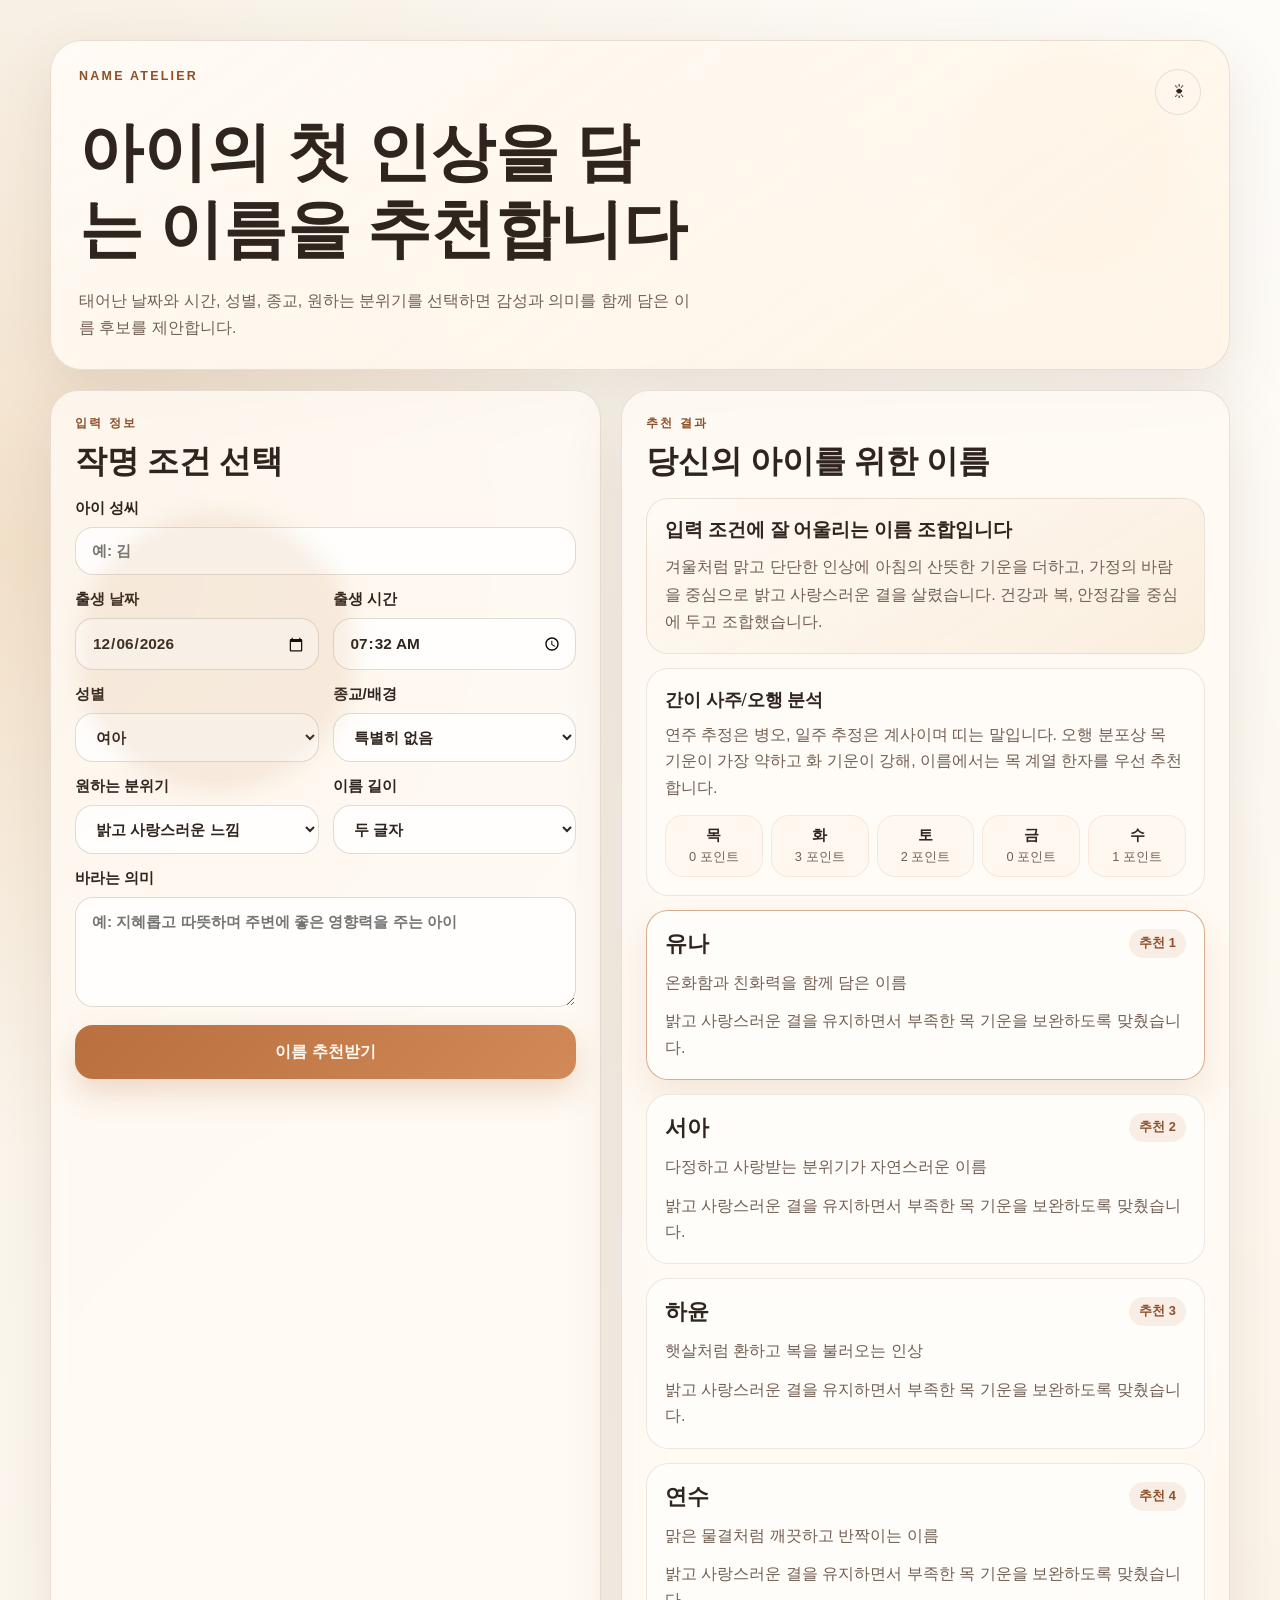
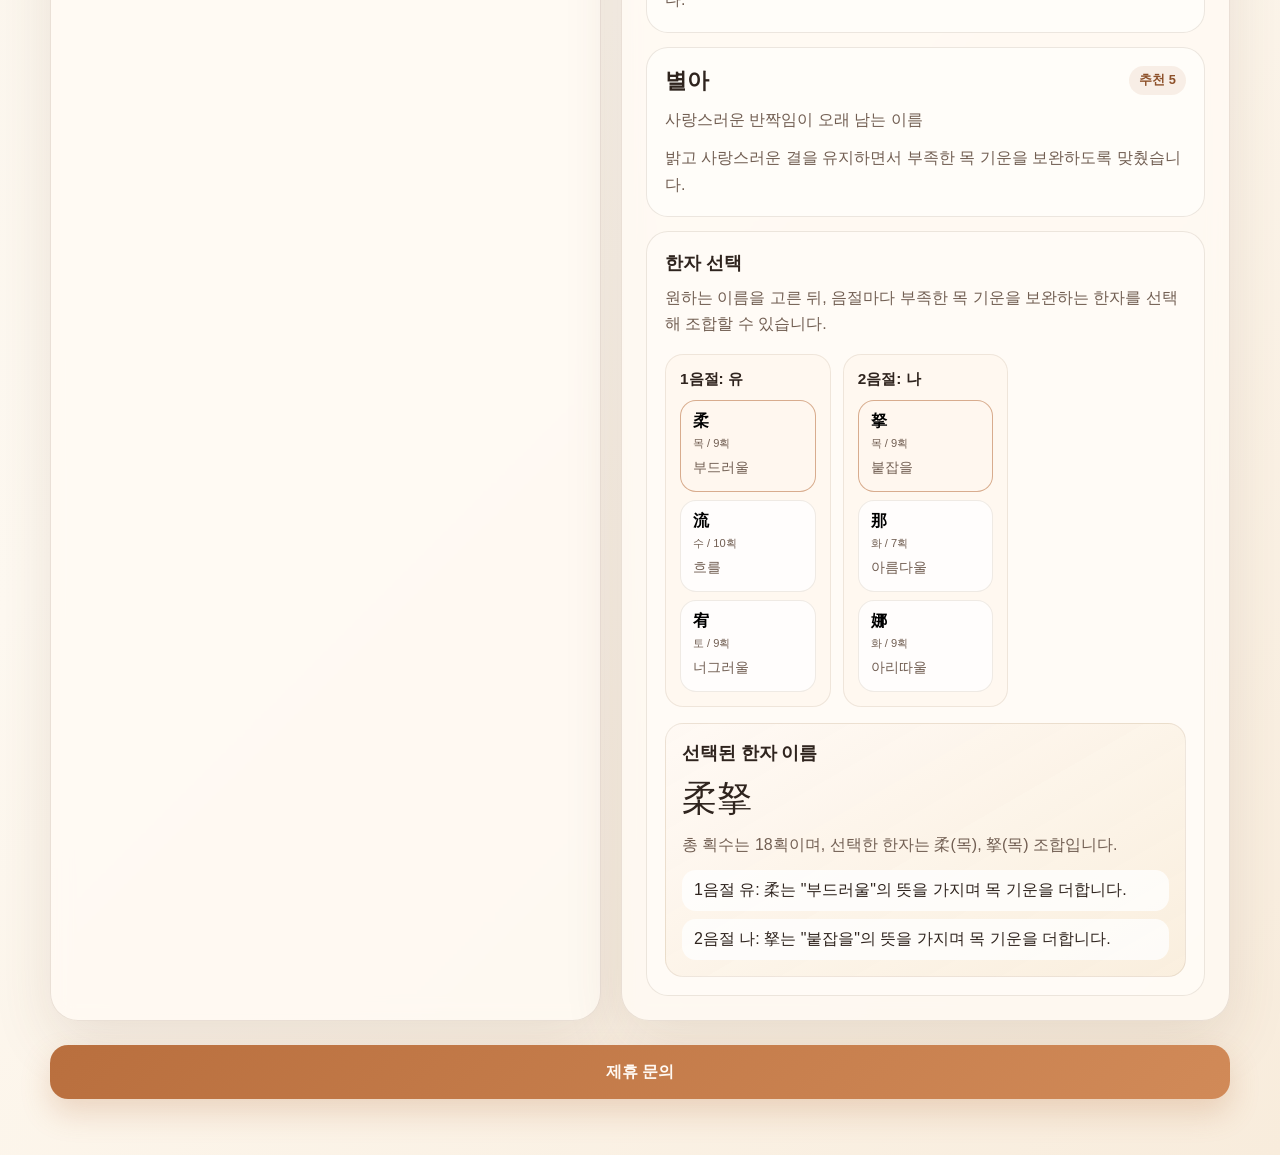
==== commit 62036239: "Simplify partnership CTA" ====
--- a/index.html
+++ b/index.html
@@ -118,18 +118,11 @@
       </section>
     </main>
 
-    <section class="panel contact-panel contact-panel-compact">
-      <div class="panel-head">
-        <p class="section-kicker">Partnership</p>
-        <h2>제휴 문의</h2>
-      </div>
-      <p class="contact-copy">
-        브랜드 제휴, 콘텐츠 협업, B2B 도입 문의는 별도 창에서 접수할 수 있도록 분리했습니다.
-      </p>
+    <div class="contact-action-bar">
       <button type="button" id="partnership-trigger" class="primary-button contact-launch">
-        제휴 문의 창 열기
+        제휴 문의
       </button>
-    </section>
+    </div>
   </div>
   <script defer type="text/javascript" src="/main.js"></script>
 </body>
--- a/style.css
+++ b/style.css
@@ -201,16 +201,6 @@
   animation: rise 1.1s ease-out both;
 }
 
-.contact-panel {
-  margin-top: 20px;
-  animation: rise 1.25s ease-out both;
-}
-
-.contact-panel-compact {
-  display: grid;
-  gap: 18px;
-}
-
 .contact-copy {
   margin: 0 0 18px;
   max-width: 720px;
@@ -218,9 +208,16 @@
   line-height: 1.7;
 }
 
+.contact-action-bar {
+  display: flex;
+  justify-content: center;
+  margin-top: 20px;
+  animation: rise 1.25s ease-out both;
+}
+
 .contact-launch {
   width: fit-content;
-  min-width: 220px;
+  min-width: 180px;
   margin-top: 0;
   padding-inline: 24px;
 }
@@ -638,7 +635,7 @@
     grid-template-columns: 1fr;
   }
 
-  .contact-panel {
+  .contact-action-bar {
     margin-top: 16px;
   }
 
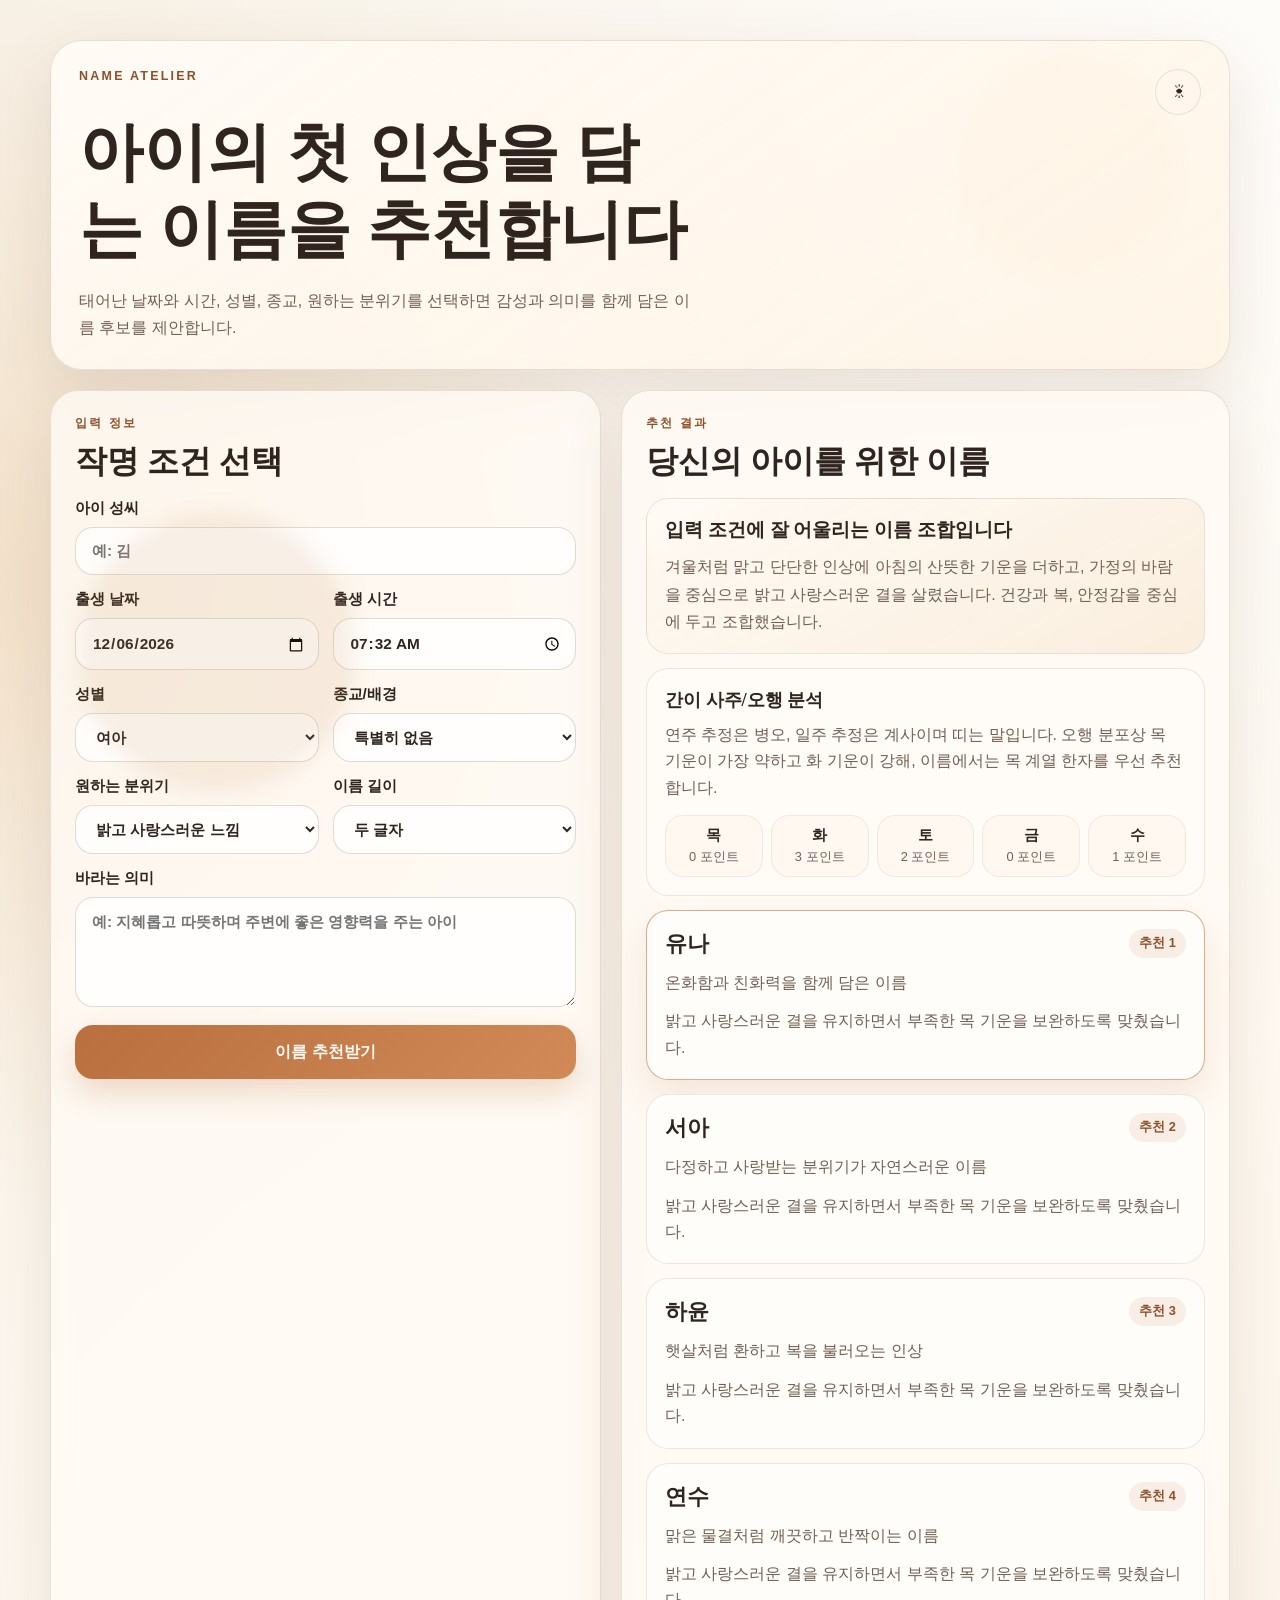
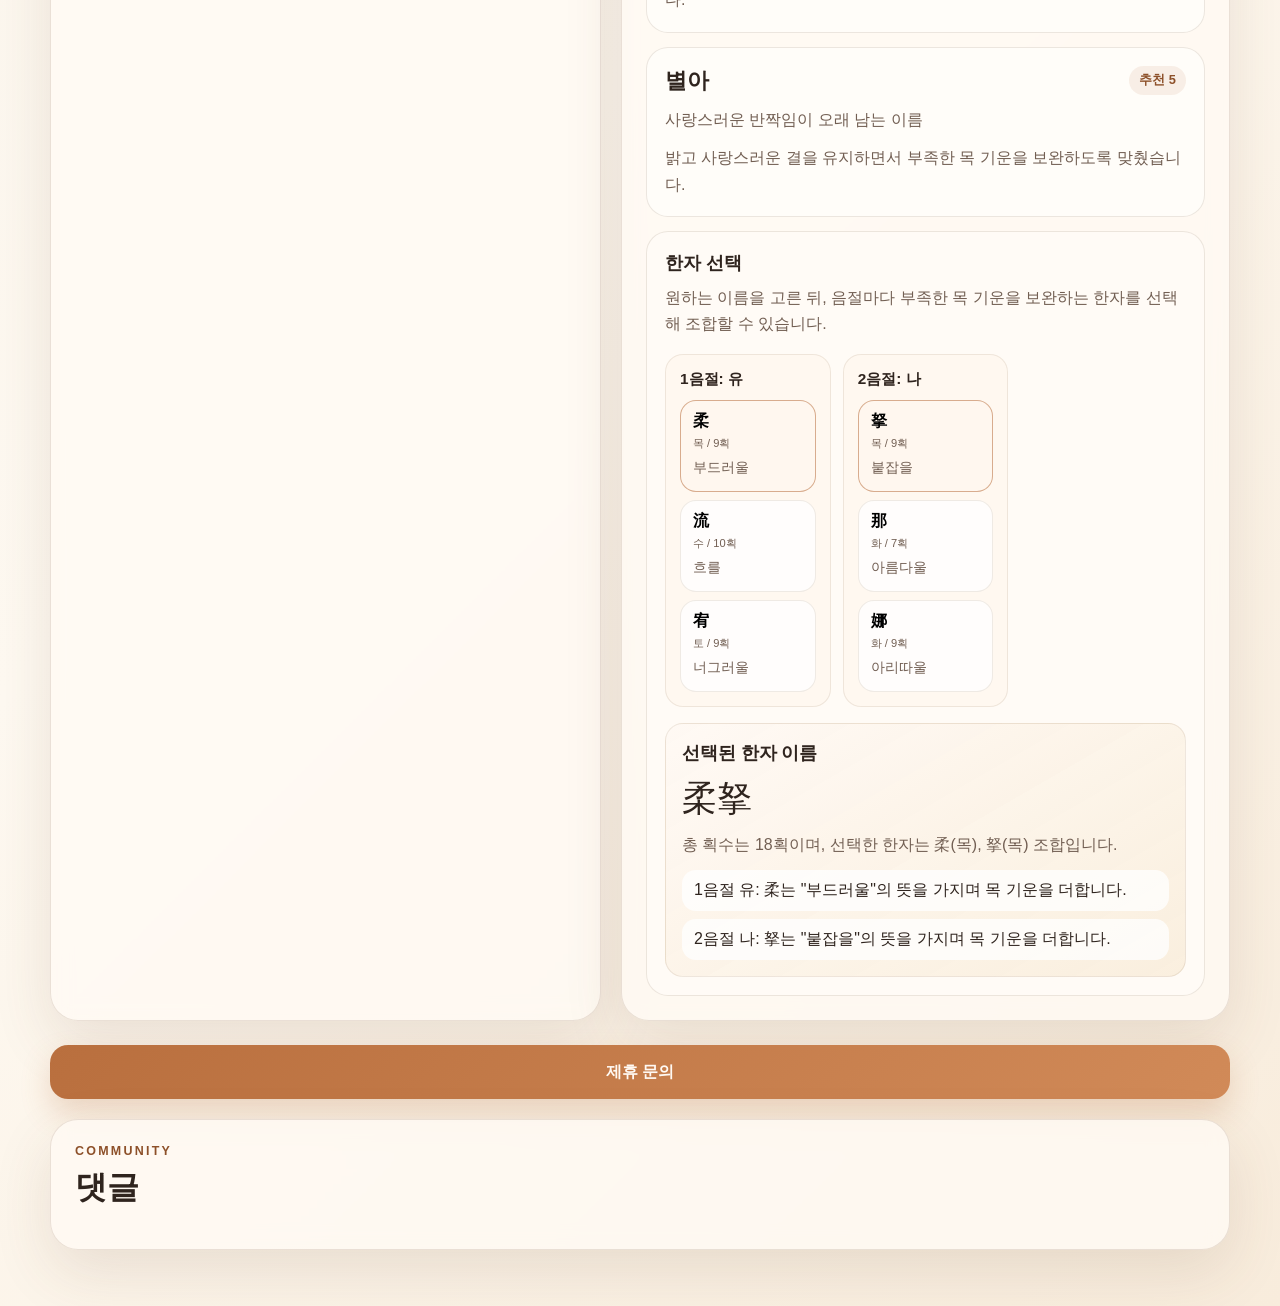
==== commit 8beafeea: "Add Disqus comments section" ====
--- a/index.html
+++ b/index.html
@@ -123,7 +123,34 @@
         제휴 문의
       </button>
     </div>
+
+    <section class="panel comments-panel">
+      <div class="panel-head">
+        <p class="section-kicker">Community</p>
+        <h2>댓글</h2>
+      </div>
+      <div id="disqus_thread"></div>
+    </section>
   </div>
   <script defer type="text/javascript" src="/main.js"></script>
+  <script>
+    /*
+    var disqus_config = function () {
+      this.page.url = window.location.href;
+      this.page.identifier = "name-atelier-home";
+    };
+    */
+    (function() {
+      var d = document;
+      var s = d.createElement("script");
+      s.src = "https://productcreate.disqus.com/embed.js";
+      s.setAttribute("data-timestamp", +new Date());
+      (d.head || d.body).appendChild(s);
+    })();
+  </script>
+  <noscript>
+    Please enable JavaScript to view the
+    <a href="https://disqus.com/?ref_noscript">comments powered by Disqus.</a>
+  </noscript>
 </body>
 </html>
--- a/style.css
+++ b/style.css
@@ -215,6 +215,11 @@
   animation: rise 1.25s ease-out both;
 }
 
+.comments-panel {
+  margin-top: 20px;
+  animation: rise 1.35s ease-out both;
+}
+
 .contact-launch {
   width: fit-content;
   min-width: 180px;
@@ -635,7 +640,8 @@
     grid-template-columns: 1fr;
   }
 
-  .contact-action-bar {
+  .contact-action-bar,
+  .comments-panel {
     margin-top: 16px;
   }
 
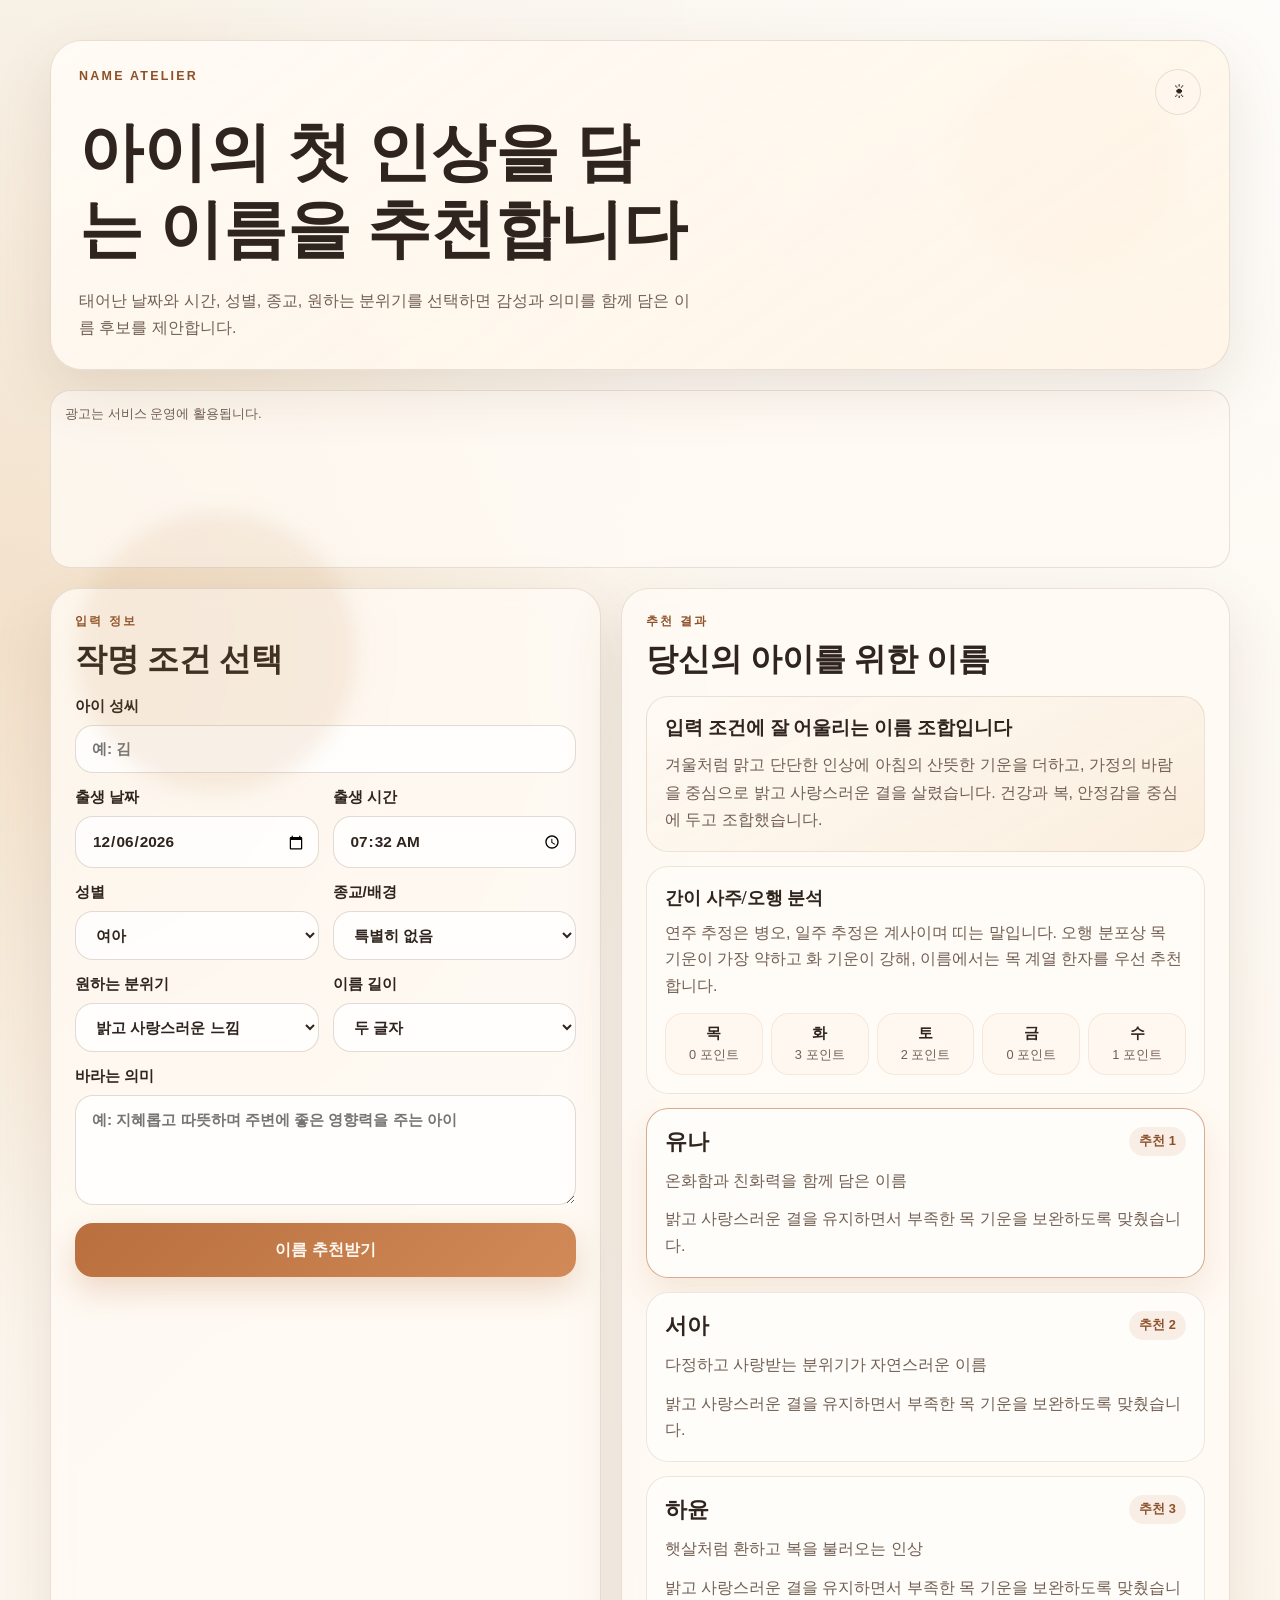
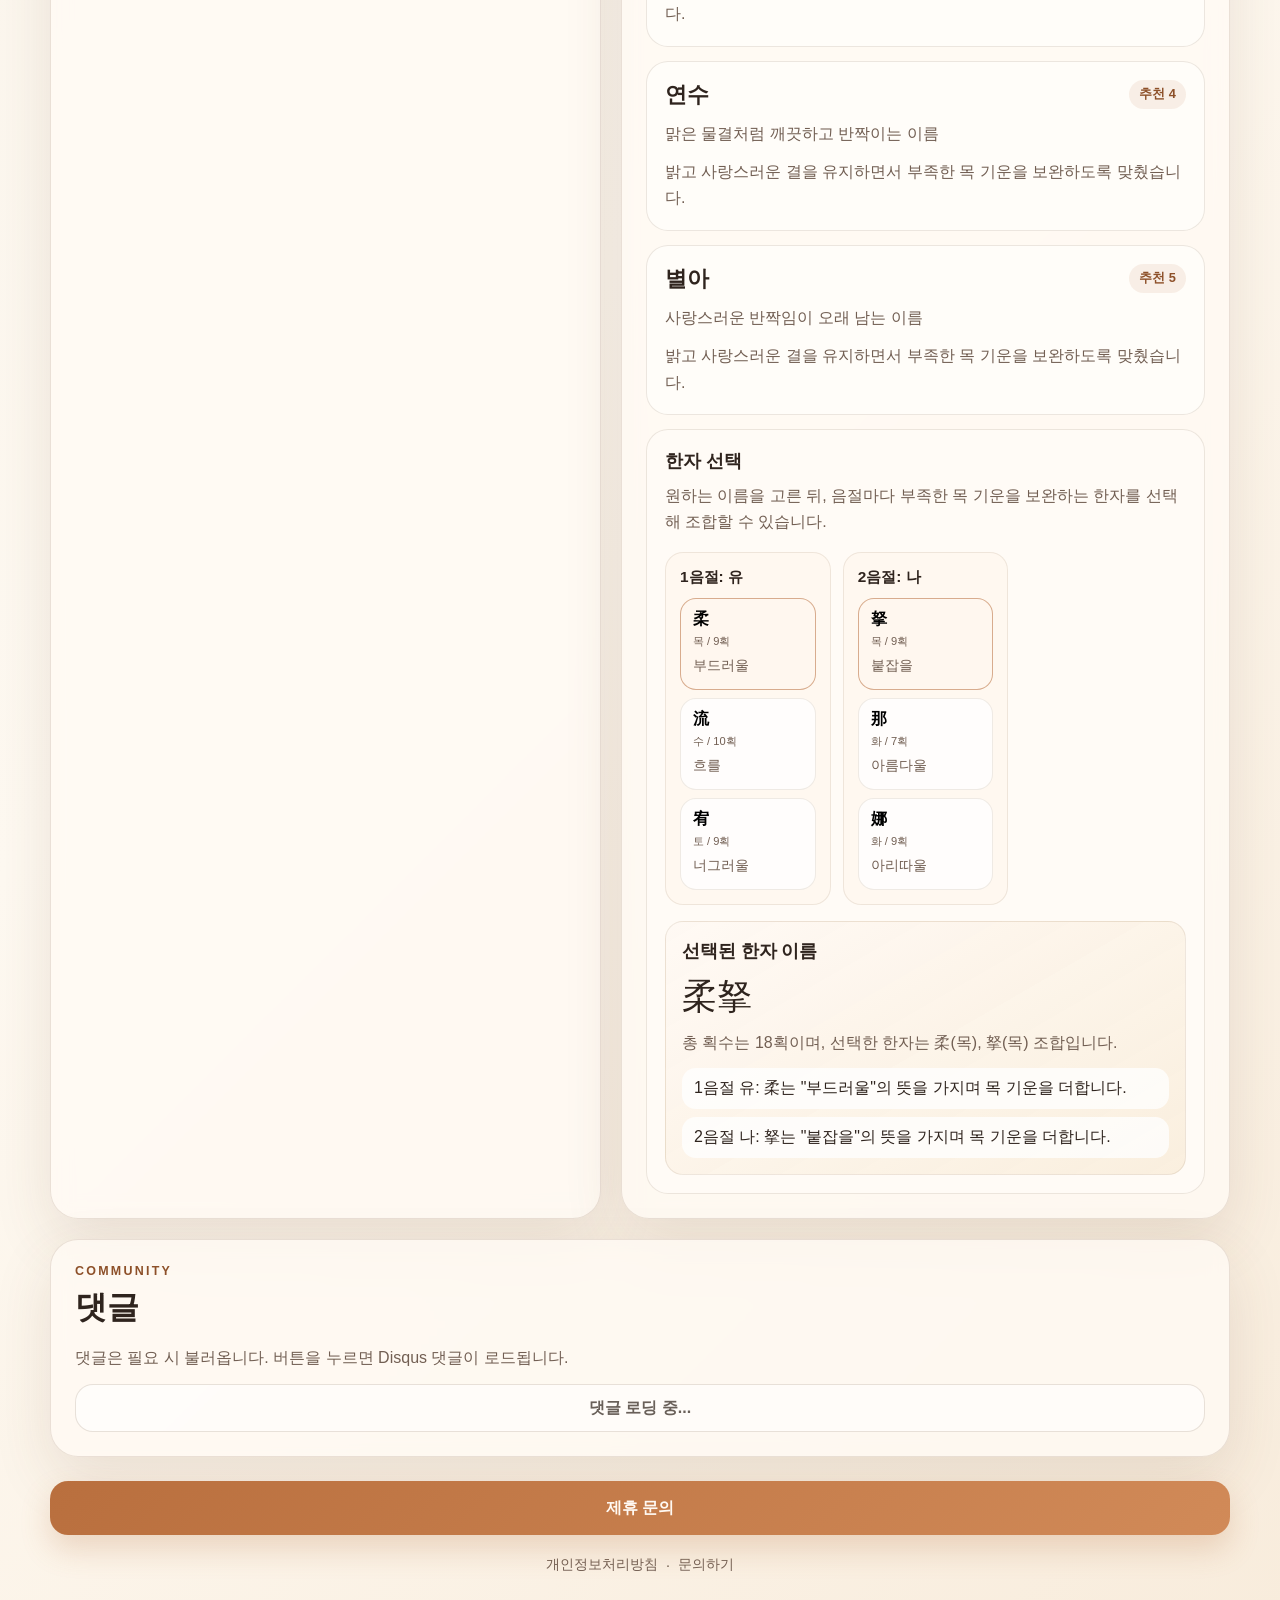
==== commit c0ce8a8c: "Optimize site for AdSense readiness and SEO" ====
--- a/index.html
+++ b/index.html
@@ -3,9 +3,33 @@
 <head>
   <meta charset="UTF-8" />
   <meta name="viewport" content="width=device-width, initial-scale=1.0" />
+  <meta name="description" content="출생 정보와 원하는 분위기를 바탕으로 아이 이름 후보와 한자 조합을 추천하는 아기 작명소입니다." />
+  <meta name="robots" content="index,follow,max-image-preview:large" />
+  <meta name="theme-color" content="#b96f3e" />
+  <meta name="google-adsense-account" content="ca-pub-7555004368437970" />
+  <meta property="og:type" content="website" />
+  <meta property="og:title" content="아기 작명소" />
+  <meta property="og:description" content="출생 정보와 감성을 반영해 아이 이름과 한자 조합을 추천합니다." />
+  <meta property="og:url" content="https://agenthongbot.github.io/productbuild_open/" />
+  <meta property="og:locale" content="ko_KR" />
+  <link rel="canonical" href="https://agenthongbot.github.io/productbuild_open/" />
+  <link rel="preconnect" href="https://pagead2.googlesyndication.com" crossorigin />
+  <link rel="preconnect" href="https://googleads.g.doubleclick.net" crossorigin />
+  <link rel="preconnect" href="https://disqus.com" crossorigin />
+  <script async src="https://pagead2.googlesyndication.com/pagead/js/adsbygoogle.js?client=ca-pub-7555004368437970" crossorigin="anonymous"></script>
 
   <title>아기 작명소</title>
-  <link href='/style.css' rel='stylesheet'>
+  <link href="style.css" rel="stylesheet" />
+  <script type="application/ld+json">
+    {
+      "@context": "https://schema.org",
+      "@type": "WebSite",
+      "name": "아기 작명소",
+      "url": "https://agenthongbot.github.io/productbuild_open/",
+      "inLanguage": "ko-KR",
+      "description": "출생 정보와 원하는 분위기를 기반으로 이름과 한자 조합을 추천하는 작명 웹사이트"
+    }
+  </script>
 </head>
 <body>
   <div class="page-shell">
@@ -28,6 +52,17 @@
         감성과 의미를 함께 담은 이름 후보를 제안합니다.
       </p>
     </header>
+    <section class="ad-section" aria-label="광고 영역">
+      <p class="ad-note">광고는 서비스 운영에 활용됩니다.</p>
+      <ins
+        class="adsbygoogle ad-unit"
+        style="display:block"
+        data-ad-client="ca-pub-7555004368437970"
+        data-ad-slot="7251843061"
+        data-ad-format="auto"
+        data-full-width-responsive="true"
+      ></ins>
+    </section>
 
     <main class="layout">
       <section class="panel form-panel">
@@ -118,36 +153,28 @@
       </section>
     </main>
 
+    <section class="panel comments-panel">
+      <div class="panel-head">
+        <p class="section-kicker">Community</p>
+        <h2>댓글</h2>
+      </div>
+      <p class="comment-intro">댓글은 필요 시 불러옵니다. 버튼을 누르면 Disqus 댓글이 로드됩니다.</p>
+      <button type="button" id="comments-load-button" class="secondary-button">댓글 불러오기</button>
+      <div id="disqus_thread"></div>
+    </section>
+
     <div class="contact-action-bar">
       <button type="button" id="partnership-trigger" class="primary-button contact-launch">
         제휴 문의
       </button>
     </div>
-
-    <section class="panel comments-panel">
-      <div class="panel-head">
-        <p class="section-kicker">Community</p>
-        <h2>댓글</h2>
-      </div>
-      <div id="disqus_thread"></div>
-    </section>
+    <footer class="site-footer">
+      <a href="privacy.html">개인정보처리방침</a>
+      <span>·</span>
+      <a href="partnership.html">문의하기</a>
+    </footer>
   </div>
-  <script defer type="text/javascript" src="/main.js"></script>
-  <script>
-    /*
-    var disqus_config = function () {
-      this.page.url = window.location.href;
-      this.page.identifier = "name-atelier-home";
-    };
-    */
-    (function() {
-      var d = document;
-      var s = d.createElement("script");
-      s.src = "https://productcreate.disqus.com/embed.js";
-      s.setAttribute("data-timestamp", +new Date());
-      (d.head || d.body).appendChild(s);
-    })();
-  </script>
+  <script defer type="text/javascript" src="main.js"></script>
   <noscript>
     Please enable JavaScript to view the
     <a href="https://disqus.com/?ref_noscript">comments powered by Disqus.</a>
--- a/style.css
+++ b/style.css
@@ -184,6 +184,24 @@
   margin-top: 20px;
 }
 
+.ad-section {
+  margin-top: 20px;
+  padding: 14px;
+  border: 1px solid var(--line);
+  border-radius: 20px;
+  background: var(--surface);
+}
+
+.ad-note {
+  margin: 0 0 10px;
+  font-size: 0.82rem;
+  color: var(--muted);
+}
+
+.ad-unit {
+  min-height: 120px;
+}
+
 .panel {
   padding: 24px;
   border: 1px solid var(--line);
@@ -220,11 +238,43 @@
   animation: rise 1.35s ease-out both;
 }
 
+.comment-intro {
+  margin: 0 0 10px;
+  color: var(--muted);
+  line-height: 1.6;
+}
+
 .contact-launch {
   width: fit-content;
   min-width: 180px;
   margin-top: 0;
   padding-inline: 24px;
+}
+
+.site-footer {
+  display: flex;
+  justify-content: center;
+  align-items: center;
+  gap: 8px;
+  margin-top: 20px;
+  color: var(--muted);
+  font-size: 0.9rem;
+}
+
+.site-footer a {
+  color: inherit;
+  text-decoration: none;
+  border-bottom: 1px solid transparent;
+}
+
+.site-footer a:hover,
+.site-footer a:focus-visible {
+  border-bottom-color: currentColor;
+}
+
+.popup-footer {
+  margin-top: 14px;
+  justify-content: flex-start;
 }
 
 .contact-form {
@@ -285,7 +335,8 @@
 input,
 select,
 textarea,
-.primary-button {
+.primary-button,
+.secondary-button {
   width: 100%;
   min-width: 0;
   border-radius: 18px;
@@ -363,6 +414,30 @@
   box-shadow: 0 18px 34px rgba(185, 111, 62, 0.32);
 }
 
+.secondary-button {
+  min-height: 48px;
+  margin-top: 4px;
+  padding: 12px 16px;
+  border: 1px solid rgba(123, 91, 63, 0.24);
+  background: var(--control-fill);
+  color: var(--ink);
+  font-weight: 600;
+  cursor: pointer;
+  transition: transform 0.2s ease, border-color 0.2s ease;
+}
+
+.secondary-button:hover,
+.secondary-button:focus-visible {
+  transform: translateY(-1px);
+  border-color: rgba(185, 111, 62, 0.4);
+}
+
+.secondary-button:disabled {
+  opacity: 0.72;
+  cursor: default;
+  transform: none;
+}
+
 .summary-card {
   min-height: 136px;
   padding: 18px;
@@ -635,6 +710,10 @@
     gap: 16px;
   }
 
+  .ad-section {
+    margin-top: 16px;
+  }
+
   .hanja-grid,
   .element-meter {
     grid-template-columns: 1fr;
@@ -742,6 +821,11 @@
   .primary-button {
     min-height: 52px;
     padding: 14px 16px;
+    border-radius: 16px;
+  }
+
+  .secondary-button {
+    min-height: 46px;
     border-radius: 16px;
   }
 
@@ -884,7 +968,8 @@
   }
 
   .theme-toggle,
-  .primary-button {
+  .primary-button,
+  .secondary-button {
     font-size: 0.95rem;
   }
 
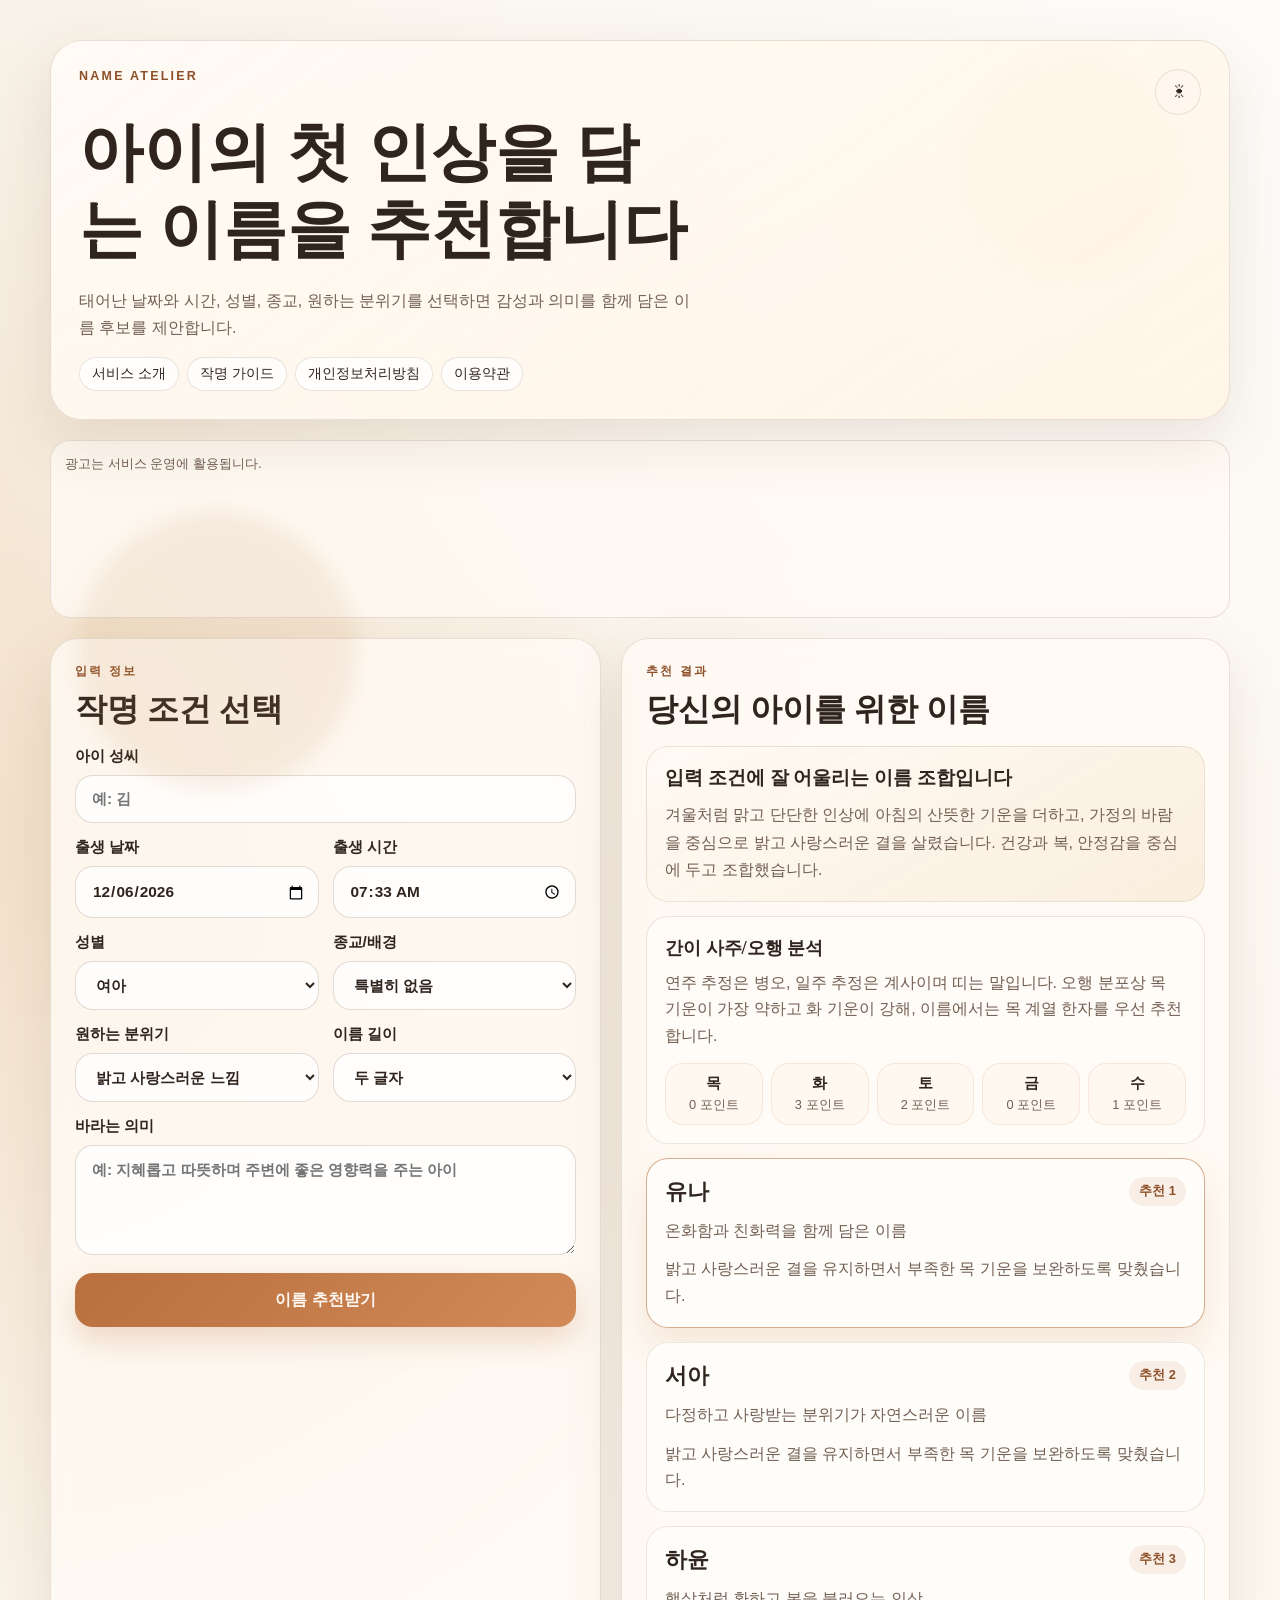
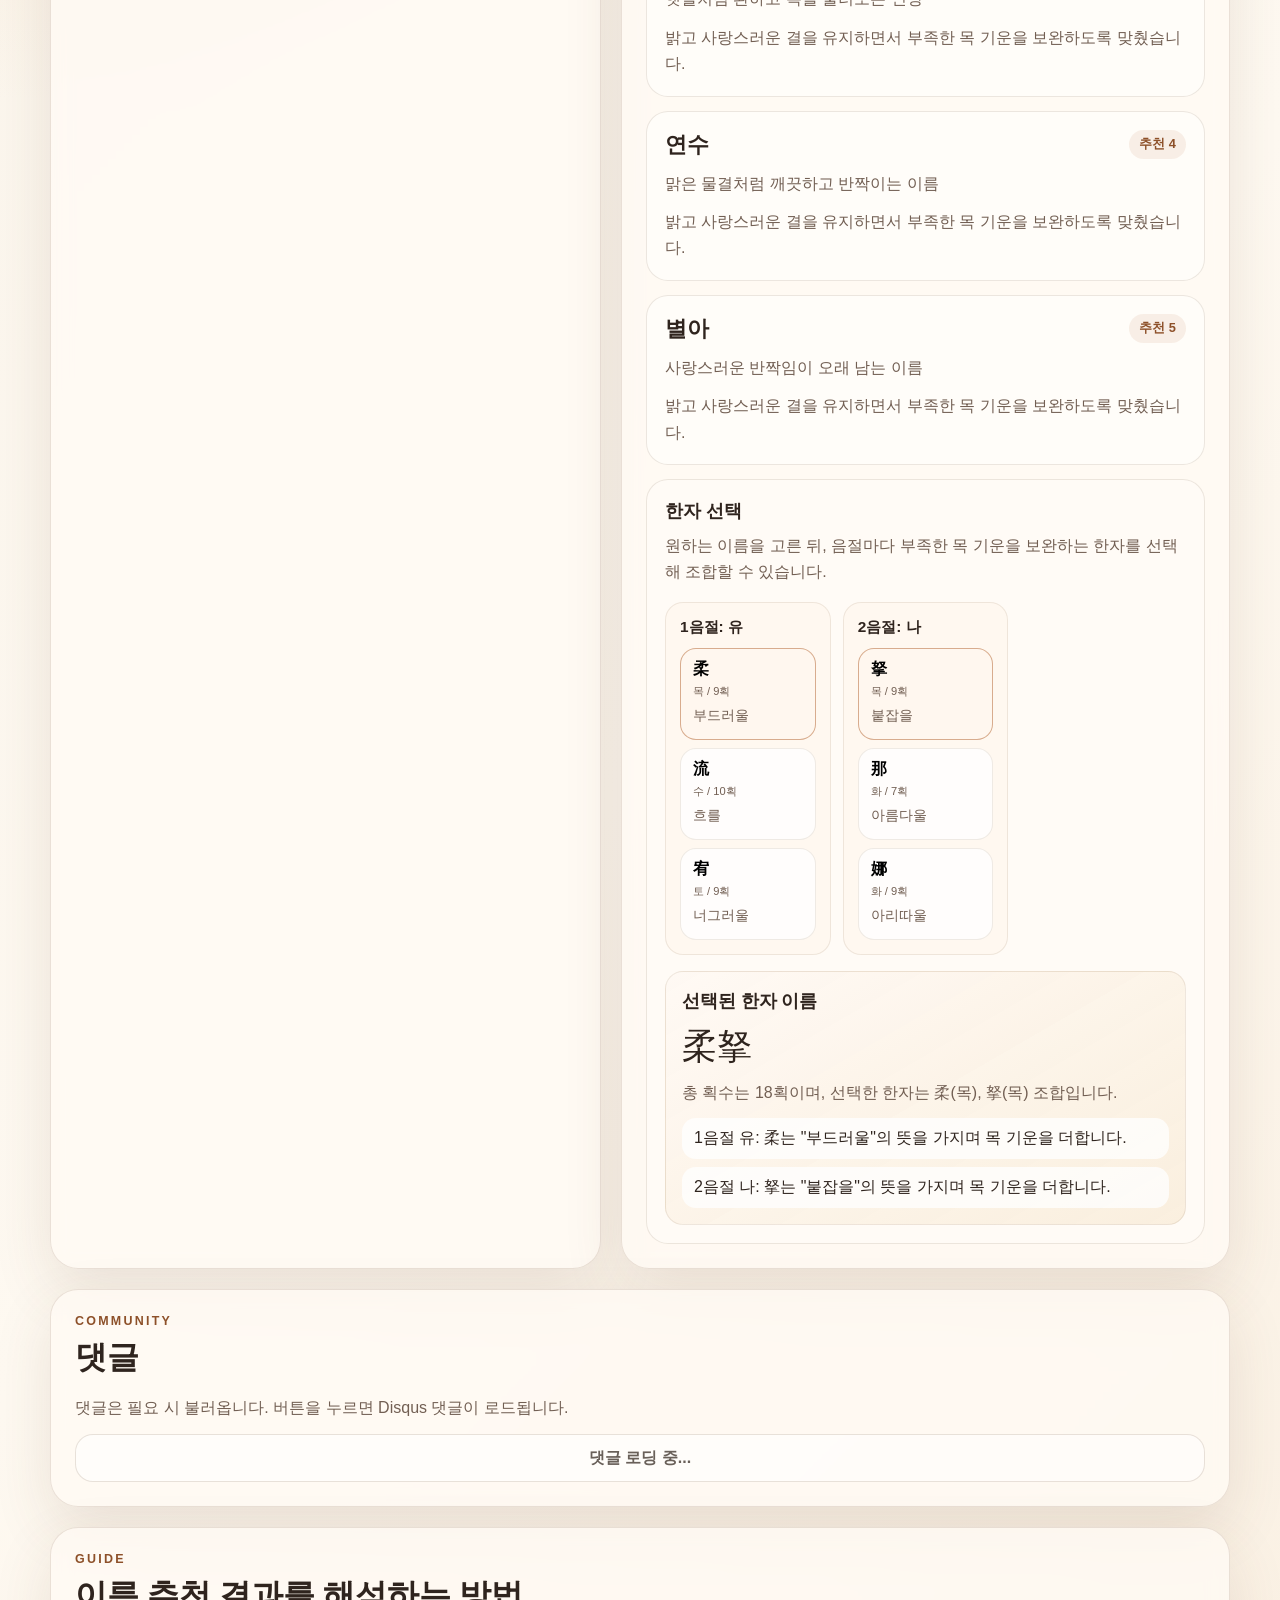
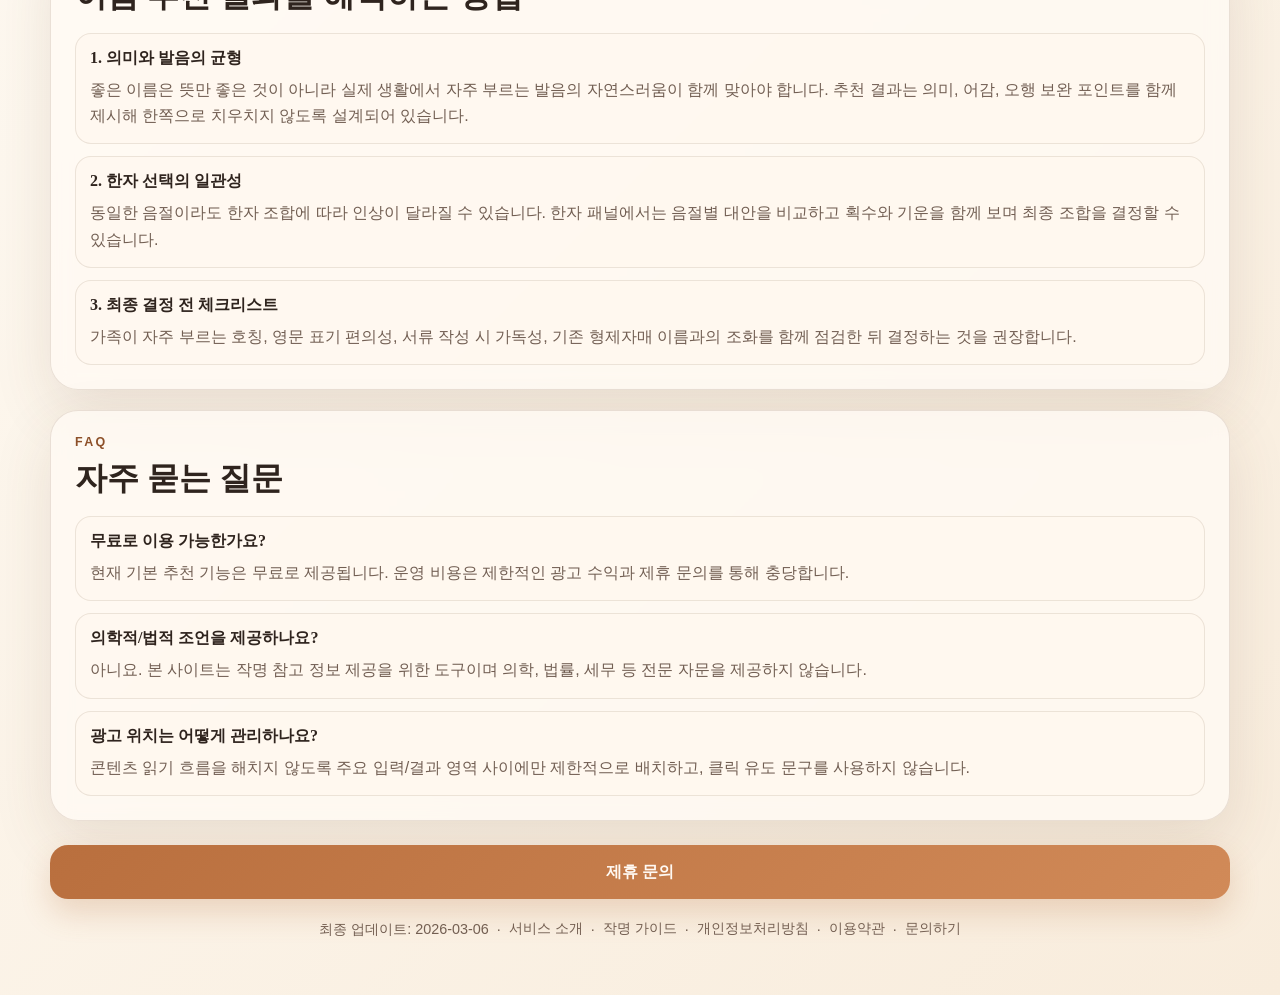
==== commit 54d7558f: "Strengthen AdSense review readiness with quality content and policy pages" ====
--- a/index.html
+++ b/index.html
@@ -30,6 +30,38 @@
       "description": "출생 정보와 원하는 분위기를 기반으로 이름과 한자 조합을 추천하는 작명 웹사이트"
     }
   </script>
+  <script type="application/ld+json">
+    {
+      "@context": "https://schema.org",
+      "@type": "FAQPage",
+      "mainEntity": [
+        {
+          "@type": "Question",
+          "name": "이 사이트는 사주 전문가의 최종 감정 결과를 제공하나요?",
+          "acceptedAnswer": {
+            "@type": "Answer",
+            "text": "아니요. 본 서비스는 참고용 이름 추천 도구이며 법적/전문 감정 서비스를 대체하지 않습니다."
+          }
+        },
+        {
+          "@type": "Question",
+          "name": "입력한 개인정보는 서버에 저장되나요?",
+          "acceptedAnswer": {
+            "@type": "Answer",
+            "text": "이름 추천 입력값은 브라우저에서 처리되며, 정책 변경 시 개인정보처리방침 페이지에 공지합니다."
+          }
+        },
+        {
+          "@type": "Question",
+          "name": "광고가 콘텐츠보다 더 많아지지 않도록 관리하나요?",
+          "acceptedAnswer": {
+            "@type": "Answer",
+            "text": "네. 핵심 콘텐츠를 우선하고 광고는 보조 정보 수준으로 제한하여 사용자 경험을 해치지 않도록 운영합니다."
+          }
+        }
+      ]
+    }
+  </script>
 </head>
 <body>
   <div class="page-shell">
@@ -51,6 +83,12 @@
         태어난 날짜와 시간, 성별, 종교, 원하는 분위기를 선택하면
         감성과 의미를 함께 담은 이름 후보를 제안합니다.
       </p>
+      <nav class="quick-nav" aria-label="사이트 주요 메뉴">
+        <a href="about.html">서비스 소개</a>
+        <a href="guide.html">작명 가이드</a>
+        <a href="privacy.html">개인정보처리방침</a>
+        <a href="terms.html">이용약관</a>
+      </nav>
     </header>
     <section class="ad-section" aria-label="광고 영역">
       <p class="ad-note">광고는 서비스 운영에 활용됩니다.</p>
@@ -162,6 +200,47 @@
       <button type="button" id="comments-load-button" class="secondary-button">댓글 불러오기</button>
       <div id="disqus_thread"></div>
     </section>
+    <section class="panel quality-panel">
+      <div class="panel-head">
+        <p class="section-kicker">Guide</p>
+        <h2>이름 추천 결과를 해석하는 방법</h2>
+      </div>
+      <div class="policy-stack">
+        <article class="policy-block">
+          <h3>1. 의미와 발음의 균형</h3>
+          <p>좋은 이름은 뜻만 좋은 것이 아니라 실제 생활에서 자주 부르는 발음의 자연스러움이 함께 맞아야 합니다. 추천 결과는 의미, 어감, 오행 보완 포인트를 함께 제시해 한쪽으로 치우치지 않도록 설계되어 있습니다.</p>
+        </article>
+        <article class="policy-block">
+          <h3>2. 한자 선택의 일관성</h3>
+          <p>동일한 음절이라도 한자 조합에 따라 인상이 달라질 수 있습니다. 한자 패널에서는 음절별 대안을 비교하고 획수와 기운을 함께 보며 최종 조합을 결정할 수 있습니다.</p>
+        </article>
+        <article class="policy-block">
+          <h3>3. 최종 결정 전 체크리스트</h3>
+          <p>가족이 자주 부르는 호칭, 영문 표기 편의성, 서류 작성 시 가독성, 기존 형제자매 이름과의 조화를 함께 점검한 뒤 결정하는 것을 권장합니다.</p>
+        </article>
+      </div>
+    </section>
+
+    <section class="panel quality-panel">
+      <div class="panel-head">
+        <p class="section-kicker">FAQ</p>
+        <h2>자주 묻는 질문</h2>
+      </div>
+      <div class="policy-stack">
+        <article class="policy-block">
+          <h3>무료로 이용 가능한가요?</h3>
+          <p>현재 기본 추천 기능은 무료로 제공됩니다. 운영 비용은 제한적인 광고 수익과 제휴 문의를 통해 충당합니다.</p>
+        </article>
+        <article class="policy-block">
+          <h3>의학적/법적 조언을 제공하나요?</h3>
+          <p>아니요. 본 사이트는 작명 참고 정보 제공을 위한 도구이며 의학, 법률, 세무 등 전문 자문을 제공하지 않습니다.</p>
+        </article>
+        <article class="policy-block">
+          <h3>광고 위치는 어떻게 관리하나요?</h3>
+          <p>콘텐츠 읽기 흐름을 해치지 않도록 주요 입력/결과 영역 사이에만 제한적으로 배치하고, 클릭 유도 문구를 사용하지 않습니다.</p>
+        </article>
+      </div>
+    </section>
 
     <div class="contact-action-bar">
       <button type="button" id="partnership-trigger" class="primary-button contact-launch">
@@ -169,7 +248,15 @@
       </button>
     </div>
     <footer class="site-footer">
+      <span>최종 업데이트: 2026-03-06</span>
+      <span>·</span>
+      <a href="about.html">서비스 소개</a>
+      <span>·</span>
+      <a href="guide.html">작명 가이드</a>
+      <span>·</span>
       <a href="privacy.html">개인정보처리방침</a>
+      <span>·</span>
+      <a href="terms.html">이용약관</a>
       <span>·</span>
       <a href="partnership.html">문의하기</a>
     </footer>
--- a/style.css
+++ b/style.css
@@ -177,6 +177,26 @@
   line-height: 1.7;
 }
 
+.quick-nav {
+  display: flex;
+  flex-wrap: wrap;
+  gap: 8px;
+  margin-top: 16px;
+}
+
+.quick-nav a {
+  display: inline-flex;
+  align-items: center;
+  min-height: 34px;
+  padding: 6px 12px;
+  border-radius: 999px;
+  border: 1px solid var(--line);
+  color: var(--ink);
+  text-decoration: none;
+  background: var(--control-fill);
+  font-size: 0.88rem;
+}
+
 .layout {
   display: grid;
   grid-template-columns: minmax(320px, 0.95fr) minmax(320px, 1.05fr);
@@ -275,6 +295,34 @@
 .popup-footer {
   margin-top: 14px;
   justify-content: flex-start;
+}
+
+.quality-panel {
+  margin-top: 20px;
+}
+
+.policy-stack {
+  display: grid;
+  gap: 12px;
+}
+
+.policy-block {
+  padding: 14px;
+  border-radius: 16px;
+  border: 1px solid rgba(123, 91, 63, 0.14);
+  background: var(--panel-soft);
+}
+
+.policy-block h3 {
+  margin: 0;
+  font-size: 1rem;
+  font-family: "Iropke Batang", "Noto Serif KR", serif;
+}
+
+.policy-block p {
+  margin: 8px 0 0;
+  color: var(--muted);
+  line-height: 1.65;
 }
 
 .contact-form {
@@ -724,6 +772,10 @@
     margin-top: 16px;
   }
 
+  .quality-panel {
+    margin-top: 16px;
+  }
+
   .popup-shell {
     width: min(100% - 20px, 100%);
   }
@@ -762,7 +814,8 @@
   .analysis-card p,
   .hanja-head p,
   .hanja-preview p,
-  .name-card p {
+  .name-card p,
+  .policy-block p {
     font-size: 0.95rem;
     line-height: 1.6;
   }
